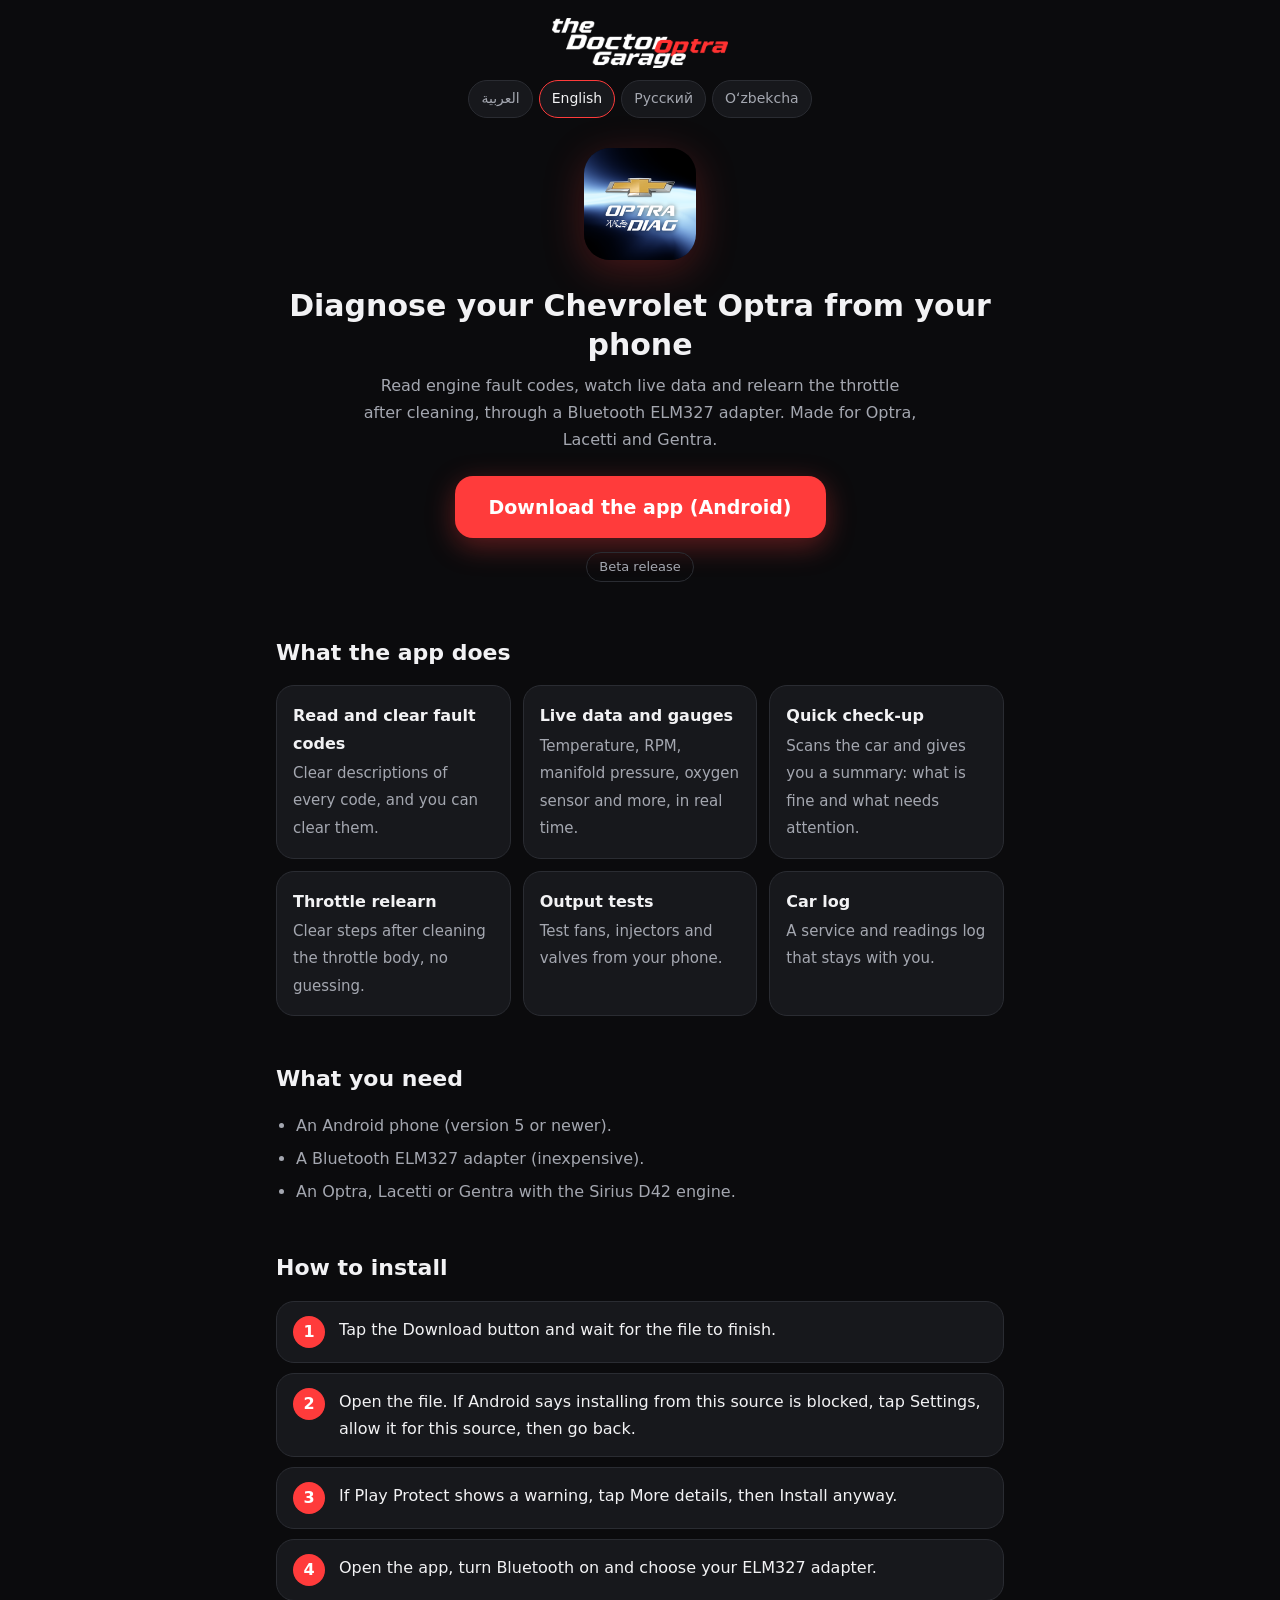
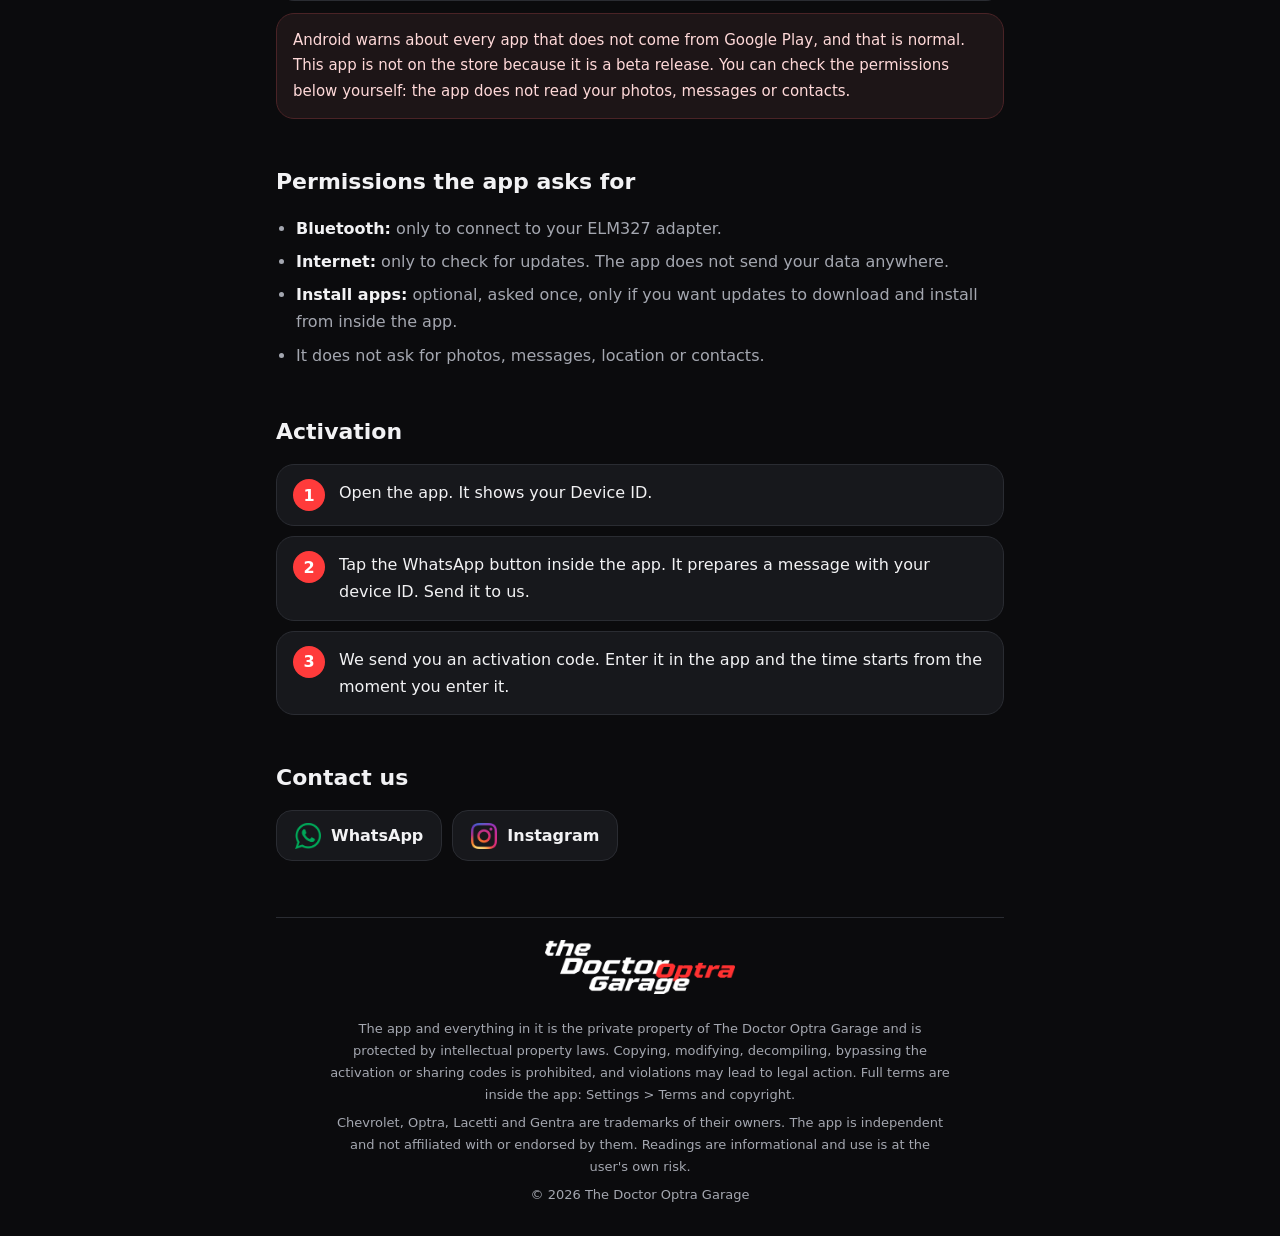
==== index.html @ 943d5947 "Add files via upload" ====
<!doctype html>
<html lang="ar" dir="rtl">
<head>
<meta charset="utf-8">
<meta name="viewport" content="width=device-width, initial-scale=1">
<title>Optra Diag - The Doctor Optra Garage</title>
<meta name="description" content="Optra Diag: Chevrolet Optra / Lacetti / Gentra diagnostics over Bluetooth ELM327">
<link rel="icon" href="img/app_icon.png">
<style>
:root{--bg:#0b0b0d;--card:#17181c;--line:#2a2c32;--text:#f2f2f4;--mute:#a4a7b0;--red:#ff3b3b;--red2:#d62222}
*{box-sizing:border-box;margin:0}
html{scroll-behavior:smooth}
body{background:var(--bg);color:var(--text);font:16px/1.7 system-ui,-apple-system,"Segoe UI",Tahoma,Arial,sans-serif;-webkit-text-size-adjust:100%}
a{color:inherit}
.wrap{max-width:760px;margin:0 auto;padding:0 16px}
header{display:flex;flex-direction:column;align-items:center;gap:12px;padding:18px 0 4px}
header img{height:50px;width:auto;max-width:70%}
.langs{display:flex;flex-wrap:wrap;justify-content:center;gap:6px}
.langs button{background:var(--card);border:1px solid var(--line);color:var(--mute);border-radius:999px;padding:6px 12px;font:inherit;font-size:14px;cursor:pointer}
.langs button.on{border-color:var(--red);color:var(--text)}
.hero{text-align:center;padding:26px 0 8px}
.hero .icon{width:112px;height:112px;border-radius:26px;box-shadow:0 10px 40px rgba(255,59,59,.25)}
h1{font-size:30px;line-height:1.3;margin:18px 0 8px}
.hero p{color:var(--mute);max-width:560px;margin:0 auto 22px}
.dl{display:inline-block;max-width:100%;background:var(--red);color:#fff;text-decoration:none;font-weight:700;font-size:19px;padding:15px 34px;border-radius:18px;box-shadow:0 8px 28px rgba(255,59,59,.35)}
.dl:active{background:var(--red2)}
.badge{display:inline-block;margin-top:14px;font-size:13px;color:var(--mute);border:1px solid var(--line);border-radius:999px;padding:3px 12px}
section{margin-top:44px}
h2{font-size:22px;margin-bottom:14px}
.grid{display:grid;grid-template-columns:repeat(auto-fit,minmax(210px,1fr));gap:12px}
.card{background:var(--card);border:1px solid var(--line);border-radius:18px;padding:16px}
.card b{display:block;margin-bottom:2px}
.card span{color:var(--mute);font-size:15px}
ol{padding:0;list-style:none;counter-reset:s;display:grid;gap:10px}
ol li{counter-increment:s;background:var(--card);border:1px solid var(--line);border-radius:18px;padding:14px 16px 14px 16px;display:flex;gap:14px;align-items:flex-start}
ol li::before{content:counter(s);flex:none;width:32px;height:32px;border-radius:50%;background:var(--red);color:#fff;font-weight:700;display:grid;place-items:center}
.note{background:#1d1517;border:1px solid #4a2326;border-radius:18px;padding:14px 16px;margin-top:12px;color:#ffd9d9;font-size:15px}
ul.plain{padding-inline-start:20px;color:var(--mute)}
ul.plain li{margin:6px 0}
ul.plain b{color:var(--text)}
.contact{display:flex;flex-wrap:wrap;gap:10px}
.contact a{display:flex;align-items:center;gap:10px;background:var(--card);border:1px solid var(--line);border-radius:16px;padding:11px 18px;text-decoration:none;font-weight:600}
.contact img{width:26px;height:26px}
footer{margin:56px 0 30px;padding-top:22px;border-top:1px solid var(--line);color:var(--mute);font-size:13px;text-align:center}
footer img{height:54px;margin-bottom:10px}
footer p{margin:6px auto;max-width:620px}
</style>
</head>
<body>
<div class="wrap">
  <header>
    <img src="img/logo_garage_white.png" alt="The Doctor Optra Garage">
    <div class="langs" id="langs"></div>
  </header>

  <div class="hero">
    <img class="icon" src="img/app_icon.png" alt="Optra Diag">
    <h1 data-t="h1"></h1>
    <p data-t="sub"></p>
    <a class="dl" id="dl" href="https://github.com/kavsinekaveri/optra-diag-updates/releases/latest/download/OptraDiagTrial.apk" data-t="dl"></a><br>
    <span class="badge" data-t="beta"></span>
  </div>

  <section>
    <h2 data-t="feat_h"></h2>
    <div class="grid">
      <div class="card"><b data-t="f1t"></b><span data-t="f1d"></span></div>
      <div class="card"><b data-t="f2t"></b><span data-t="f2d"></span></div>
      <div class="card"><b data-t="f3t"></b><span data-t="f3d"></span></div>
      <div class="card"><b data-t="f4t"></b><span data-t="f4d"></span></div>
      <div class="card"><b data-t="f5t"></b><span data-t="f5d"></span></div>
      <div class="card"><b data-t="f6t"></b><span data-t="f6d"></span></div>
    </div>
  </section>

  <section>
    <h2 data-t="need_h"></h2>
    <ul class="plain">
      <li data-t="need1"></li>
      <li data-t="need2"></li>
      <li data-t="need3"></li>
    </ul>
  </section>

  <section id="install">
    <h2 data-t="inst_h"></h2>
    <ol>
      <li data-t="i1"></li>
      <li data-t="i2"></li>
      <li data-t="i3"></li>
      <li data-t="i4"></li>
    </ol>
    <div class="note" data-t="warn"></div>
  </section>

  <section>
    <h2 data-t="perm_h"></h2>
    <ul class="plain">
      <li data-t="p1"></li>
      <li data-t="p2"></li>
      <li data-t="p3"></li>
      <li data-t="p4"></li>
    </ul>
  </section>

  <section>
    <h2 data-t="act_h"></h2>
    <ol>
      <li data-t="a1"></li>
      <li data-t="a2"></li>
      <li data-t="a3"></li>
    </ol>
  </section>

  <section>
    <h2 data-t="con_h"></h2>
    <div class="contact">
      <a id="wa" href="#" target="_blank" rel="noopener"><img src="img/ic_whatsapp.png" alt=""><span data-t="wa"></span></a>
      <a href="https://www.instagram.com/DoctorOptra" target="_blank" rel="noopener"><img src="img/ic_instagram.png" alt=""><span>Instagram</span></a>
    </div>
  </section>

  <footer>
    <img src="img/logo_garage_white.png" alt="">
    <p data-t="legal1"></p>
    <p data-t="legal2"></p>
    <p>&copy; 2026 The Doctor Optra Garage</p>
  </footer>
</div>

<script>
var T = {
ar: {
 name:"العربية", dir:"rtl",
 h1:"تشخيص سيارتك أوبترا من جوالك",
 sub:"اقرأ أعطال المكينة، شوف البيانات الحية، وسوّ تعلّم الثروتل بعد التنظيف، عن طريق قطعة ELM327 بلوتوث. مصمم لأوبترا ولاسيتي وجنترا.",
 dl:"تحميل التطبيق (أندرويد)", beta:"إطلاق تجريبي (بيتا)",
 feat_h:"وش يسوي التطبيق؟",
 f1t:"قراءة ومسح الأعطال", f1d:"أكواد الأعطال بشرح واضح، وتقدر تمسحها.",
 f2t:"بيانات حية وعدادات", f2d:"حرارة، دورات، ضغط المانيفولد، حرارة الأكسجين وغيرها لحظة بلحظة.",
 f3t:"فحص سريع", f3d:"يقرأ السيارة ويعطيك الخلاصة: وش سليم ووش يحتاج انتباه.",
 f4t:"تعلّم الثروتل", f4d:"خطوات واضحة بعد تنظيف الثروتل بدون تخمين.",
 f5t:"اختبارات المخارج", f5d:"جرّب المراوح والبخاخات والصمامات من الجوال.",
 f6t:"سجل السيارة", f6d:"سجل للصيانة والقراءات تحفظه عندك.",
 need_h:"وش تحتاج؟",
 need1:"جوال أندرويد (الإصدار 5 أو أحدث).",
 need2:"قطعة ELM327 بلوتوث (متوفرة بسعر بسيط).",
 need3:"سيارة أوبترا أو لاسيتي أو جنترا بمحرك Sirius D42.",
 inst_h:"طريقة التثبيت",
 i1:"اضغط زر «تحميل التطبيق» وانتظر ينزل الملف.",
 i2:"افتح الملف. إذا طلع «لأسباب أمنية لا يسمح بالتثبيت من هذا المصدر» اضغط «الإعدادات» وفعّل «السماح من هذا المصدر» ثم ارجع.",
 i3:"إذا طلعت رسالة Play Protect اضغط «مزيد من التفاصيل» ثم «التثبيت على أي حال».",
 i4:"افتح التطبيق وفعّل البلوتوث واختر قطعة ELM327.",
 warn:"أندرويد يحذّر من أي تطبيق ينزل من خارج متجر Google Play، وهذا شي عادي. التطبيق مو على المتجر لأنه إطلاق تجريبي. وتقدر تتأكد بنفسك من الأذونات تحت: التطبيق ما يقرأ صورك ولا رسائلك ولا جهات اتصالك.",
 perm_h:"الأذونات اللي يطلبها التطبيق",
 p1:"<b>البلوتوث:</b> للاتصال بقطعة ELM327 فقط.",
 p2:"<b>الإنترنت:</b> للتحقق من التحديثات فقط. التطبيق ما يرسل بياناتك لأي جهة.",
 p3:"<b>تثبيت التطبيقات:</b> اختياري، ويُطلب مرة وحدة فقط إذا بغيت التحديث ينزل ويتثبت من داخل التطبيق.",
 p4:"ما يطلب الصور ولا الرسائل ولا الموقع ولا جهات الاتصال.",
 act_h:"التفعيل",
 a1:"افتح التطبيق، يطلع لك «رقم الجهاز».",
 a2:"اضغط زر واتساب داخل التطبيق، يجهز لك رسالة فيها رقم جهازك. أرسلها لنا.",
 a3:"نرسل لك كود التفعيل. أدخله في التطبيق وتبدأ المدة من لحظة الإدخال.",
 con_h:"تواصل معنا", wa:"واتساب",
 wa_msg:"السلام عليكم، أبغى كود تفعيل لتطبيق Optra Diag.",
 legal1:"التطبيق وجميع محتوياته ملكية خاصة لـ The Doctor Optra Garage ومحمية بقوانين الملكية الفكرية. يمنع النسخ أو التعديل أو فك التطبيق أو الالتفاف على التفعيل أو مشاركة الأكواد، وأي مخالفة تعرّض صاحبها للمساءلة القانونية. الشروط الكاملة داخل التطبيق: الإعدادات > الشروط وحقوق الملكية.",
 legal2:"Chevrolet وOptra وLacetti وGentra علامات تجارية لأصحابها. التطبيق مستقل وغير تابع لهم ولا معتمد منهم. القراءات للمعلومة وتُستخدم على مسؤولية المستخدم."
},
en: {
 name:"English", dir:"ltr",
 h1:"Diagnose your Chevrolet Optra from your phone",
 sub:"Read engine fault codes, watch live data and relearn the throttle after cleaning, through a Bluetooth ELM327 adapter. Made for Optra, Lacetti and Gentra.",
 dl:"Download the app (Android)", beta:"Beta release",
 feat_h:"What the app does",
 f1t:"Read and clear fault codes", f1d:"Clear descriptions of every code, and you can clear them.",
 f2t:"Live data and gauges", f2d:"Temperature, RPM, manifold pressure, oxygen sensor and more, in real time.",
 f3t:"Quick check-up", f3d:"Scans the car and gives you a summary: what is fine and what needs attention.",
 f4t:"Throttle relearn", f4d:"Clear steps after cleaning the throttle body, no guessing.",
 f5t:"Output tests", f5d:"Test fans, injectors and valves from your phone.",
 f6t:"Car log", f6d:"A service and readings log that stays with you.",
 need_h:"What you need",
 need1:"An Android phone (version 5 or newer).",
 need2:"A Bluetooth ELM327 adapter (inexpensive).",
 need3:"An Optra, Lacetti or Gentra with the Sirius D42 engine.",
 inst_h:"How to install",
 i1:"Tap the Download button and wait for the file to finish.",
 i2:"Open the file. If Android says installing from this source is blocked, tap Settings, allow it for this source, then go back.",
 i3:"If Play Protect shows a warning, tap More details, then Install anyway.",
 i4:"Open the app, turn Bluetooth on and choose your ELM327 adapter.",
 warn:"Android warns about every app that does not come from Google Play, and that is normal. This app is not on the store because it is a beta release. You can check the permissions below yourself: the app does not read your photos, messages or contacts.",
 perm_h:"Permissions the app asks for",
 p1:"<b>Bluetooth:</b> only to connect to your ELM327 adapter.",
 p2:"<b>Internet:</b> only to check for updates. The app does not send your data anywhere.",
 p3:"<b>Install apps:</b> optional, asked once, only if you want updates to download and install from inside the app.",
 p4:"It does not ask for photos, messages, location or contacts.",
 act_h:"Activation",
 a1:"Open the app. It shows your Device ID.",
 a2:"Tap the WhatsApp button inside the app. It prepares a message with your device ID. Send it to us.",
 a3:"We send you an activation code. Enter it in the app and the time starts from the moment you enter it.",
 con_h:"Contact us", wa:"WhatsApp",
 wa_msg:"Hello, I would like an activation code for Optra Diag.",
 legal1:"The app and everything in it is the private property of The Doctor Optra Garage and is protected by intellectual property laws. Copying, modifying, decompiling, bypassing the activation or sharing codes is prohibited, and violations may lead to legal action. Full terms are inside the app: Settings > Terms and copyright.",
 legal2:"Chevrolet, Optra, Lacetti and Gentra are trademarks of their owners. The app is independent and not affiliated with or endorsed by them. Readings are informational and use is at the user's own risk."
},
ru: {
 name:"Русский", dir:"ltr",
 h1:"Диагностика Chevrolet Optra с вашего телефона",
 sub:"Читайте коды неисправностей, смотрите данные в реальном времени и обучайте дроссельную заслонку после чистки через Bluetooth-адаптер ELM327. Для Optra, Lacetti и Gentra.",
 dl:"Скачать приложение (Android)", beta:"Бета-версия",
 feat_h:"Что умеет приложение",
 f1t:"Чтение и сброс ошибок", f1d:"Понятное описание каждого кода, ошибки можно сбросить.",
 f2t:"Данные и приборы онлайн", f2d:"Температура, обороты, давление во впуске, датчик кислорода и другое в реальном времени.",
 f3t:"Быстрая проверка", f3d:"Сканирует автомобиль и выдаёт итог: что в порядке, а что требует внимания.",
 f4t:"Обучение дросселя", f4d:"Понятные шаги после чистки дросселя, без догадок.",
 f5t:"Тесты исполнительных устройств", f5d:"Проверка вентиляторов, форсунок и клапанов с телефона.",
 f6t:"Журнал автомобиля", f6d:"Журнал обслуживания и показаний, который хранится у вас.",
 need_h:"Что нужно",
 need1:"Телефон на Android (версия 5 или новее).",
 need2:"Bluetooth-адаптер ELM327 (недорогой).",
 need3:"Optra, Lacetti или Gentra с двигателем Sirius D42.",
 inst_h:"Как установить",
 i1:"Нажмите кнопку «Скачать» и дождитесь загрузки файла.",
 i2:"Откройте файл. Если Android пишет, что установка из этого источника запрещена, нажмите «Настройки», разрешите для этого источника и вернитесь.",
 i3:"Если Play Protect показывает предупреждение, нажмите «Подробнее», затем «Всё равно установить».",
 i4:"Откройте приложение, включите Bluetooth и выберите адаптер ELM327.",
 warn:"Android предупреждает о любом приложении не из Google Play, это нормально. Приложения нет в магазине, потому что это бета-версия. Разрешения можно проверить ниже: приложение не читает ваши фото, сообщения и контакты.",
 perm_h:"Какие разрешения запрашивает приложение",
 p1:"<b>Bluetooth:</b> только для связи с адаптером ELM327.",
 p2:"<b>Интернет:</b> только для проверки обновлений. Приложение никуда не отправляет ваши данные.",
 p3:"<b>Установка приложений:</b> необязательно, запрашивается один раз, только если вы хотите загружать и устанавливать обновления из приложения.",
 p4:"Фото, сообщения, местоположение и контакты не запрашиваются.",
 act_h:"Активация",
 a1:"Откройте приложение, оно покажет номер вашего устройства.",
 a2:"Нажмите кнопку WhatsApp в приложении, оно подготовит сообщение с номером устройства. Отправьте его нам.",
 a3:"Мы пришлём код активации. Введите его в приложении, срок начнётся с момента ввода.",
 con_h:"Связаться с нами", wa:"WhatsApp",
 wa_msg:"Здравствуйте, мне нужен код активации для Optra Diag.",
 legal1:"Приложение и всё его содержимое являются частной собственностью The Doctor Optra Garage и защищены законами об интеллектуальной собственности. Копирование, изменение, декомпиляция, обход активации и передача кодов запрещены, за нарушения возможна юридическая ответственность. Полные условия в приложении: Настройки > Условия и авторские права.",
 legal2:"Chevrolet, Optra, Lacetti и Gentra являются товарными знаками их владельцев. Приложение независимо, не связано с ними и не одобрено ими. Показания носят информационный характер, использование на риск пользователя."
},
uz: {
 name:"Oʻzbekcha", dir:"ltr",
 h1:"Chevrolet Optra diagnostikasi telefoningizdan",
 sub:"Bluetooth ELM327 adapteri orqali xatolik kodlarini oʻqing, jonli maʼlumotlarni koʻring va tozalashdan keyin drosselni moslang. Optra, Lacetti va Gentra uchun.",
 dl:"Ilovani yuklab olish (Android)", beta:"Beta versiya",
 feat_h:"Ilova nima qiladi",
 f1t:"Xatolarni oʻqish va oʻchirish", f1d:"Har bir kodning tushunarli tavsifi, xatolarni oʻchirish mumkin.",
 f2t:"Jonli maʼlumot va asboblar", f2d:"Harorat, aylanishlar, kollektor bosimi, kislorod datchigi va boshqalar real vaqtda.",
 f3t:"Tezkor tekshiruv", f3d:"Avtomobilni skanerlaydi va xulosa beradi: nima joyida, nimaga eʼtibor kerak.",
 f4t:"Drossel moslash", f4d:"Drossel tozalangandan keyin aniq qadamlar, taxminsiz.",
 f5t:"Ijro qurilmalari sinovi", f5d:"Ventilyator, forsunka va klapanlarni telefondan sinang.",
 f6t:"Avtomobil jurnali", f6d:"Texnik xizmat va koʻrsatkichlar jurnali sizda saqlanadi.",
 need_h:"Nima kerak",
 need1:"Android telefon (5 yoki undan yangi versiya).",
 need2:"Bluetooth ELM327 adapteri (arzon).",
 need3:"Sirius D42 dvigatelli Optra, Lacetti yoki Gentra.",
 inst_h:"Oʻrnatish",
 i1:"«Yuklab olish» tugmasini bosing va fayl yuklanishini kuting.",
 i2:"Faylni oching. Android bu manbadan oʻrnatish taqiqlangan desa, «Sozlamalar» ni bosing, bu manba uchun ruxsat bering va orqaga qayting.",
 i3:"Play Protect ogohlantirsa, «Batafsil» ni, keyin «Baribir oʻrnatish» ni bosing.",
 i4:"Ilovani oching, Bluetooth ni yoqing va ELM327 adapterini tanlang.",
 warn:"Android Google Play dan tashqari har bir ilova haqida ogohlantiradi, bu oddiy holat. Ilova doʻkonda yoʻq, chunki bu beta versiya. Ruxsatlarni quyida oʻzingiz tekshirishingiz mumkin: ilova rasm, xabar va kontaktlaringizni oʻqimaydi.",
 perm_h:"Ilova soʻraydigan ruxsatlar",
 p1:"<b>Bluetooth:</b> faqat ELM327 adapteri bilan ulanish uchun.",
 p2:"<b>Internet:</b> faqat yangilanishlarni tekshirish uchun. Ilova maʼlumotlaringizni hech qayerga yubormaydi.",
 p3:"<b>Ilovalarni oʻrnatish:</b> ixtiyoriy, bir marta soʻraladi, faqat yangilanishni ilova ichidan yuklab oʻrnatmoqchi boʻlsangiz.",
 p4:"Rasm, xabar, joylashuv va kontaktlar soʻralmaydi.",
 act_h:"Faollashtirish",
 a1:"Ilovani oching, u qurilma raqamingizni koʻrsatadi.",
 a2:"Ilova ichidagi WhatsApp tugmasini bosing, u qurilma raqamingiz bilan xabar tayyorlaydi. Uni bizga yuboring.",
 a3:"Biz sizga faollashtirish kodini yuboramiz. Uni ilovaga kiriting, muddat kiritgan paytdan boshlanadi.",
 con_h:"Biz bilan bogʻlaning", wa:"WhatsApp",
 wa_msg:"Assalomu alaykum, Optra Diag uchun faollashtirish kodi kerak.",
 legal1:"Ilova va undagi hamma narsa The Doctor Optra Garage ning shaxsiy mulki boʻlib, intellektual mulk qonunlari bilan himoyalangan. Nusxalash, oʻzgartirish, dekompilyatsiya, faollashtirishni aylanib oʻtish va kodlarni tarqatish taqiqlanadi, buzganlar qonuniy javobgarlikka tortilishi mumkin. Toʻliq shartlar ilovada: Sozlamalar > Shartlar va mualliflik huquqi.",
 legal2:"Chevrolet, Optra, Lacetti va Gentra ularning egalarining tovar belgilaridir. Ilova mustaqil, ular bilan bogʻliq emas va ular tomonidan tasdiqlanmagan. Koʻrsatkichlar maʼlumot uchun, foydalanish foydalanuvchining oʻz xavfi ostida."
}
};
var order=["ar","en","ru","uz"], WA="966578087254";
function pick(){
  var s=null; try{ s=localStorage.getItem("lang"); }catch(e){}
  if(s && T[s]) return s;
  var n=(navigator.language||"ar").slice(0,2).toLowerCase();
  return T[n]?n:"ar";
}
function apply(l){
  var d=T[l];
  document.documentElement.lang=l; document.documentElement.dir=d.dir;
  document.querySelectorAll("[data-t]").forEach(function(el){ el.innerHTML=d[el.getAttribute("data-t")]; });
  document.getElementById("wa").href="https://wa.me/"+WA+"?text="+encodeURIComponent(d.wa_msg);
  var box=document.getElementById("langs"); box.innerHTML="";
  order.forEach(function(k){
    var b=document.createElement("button"); b.textContent=T[k].name; if(k===l) b.className="on";
    b.onclick=function(){ try{ localStorage.setItem("lang",k); }catch(e){} apply(k); };
    box.appendChild(b);
  });
}
apply(pick());
</script>
</body>
</html>
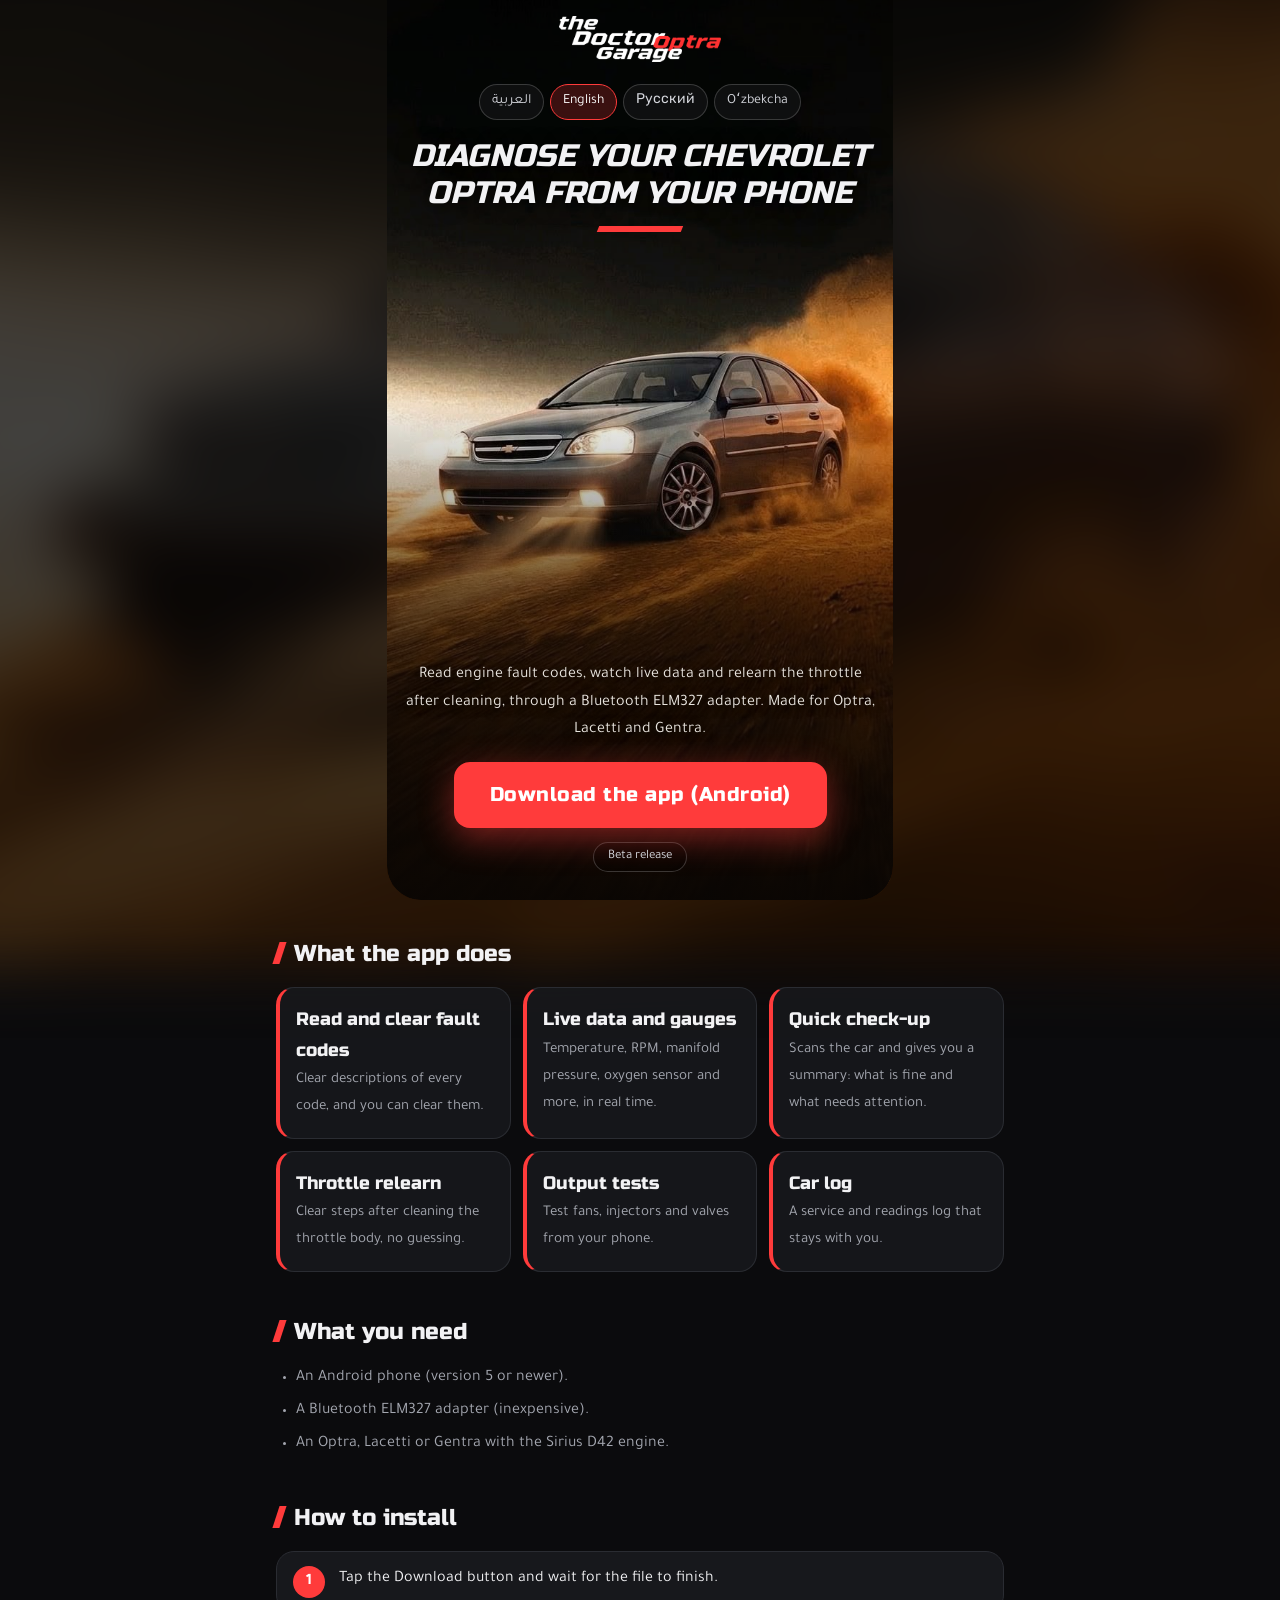
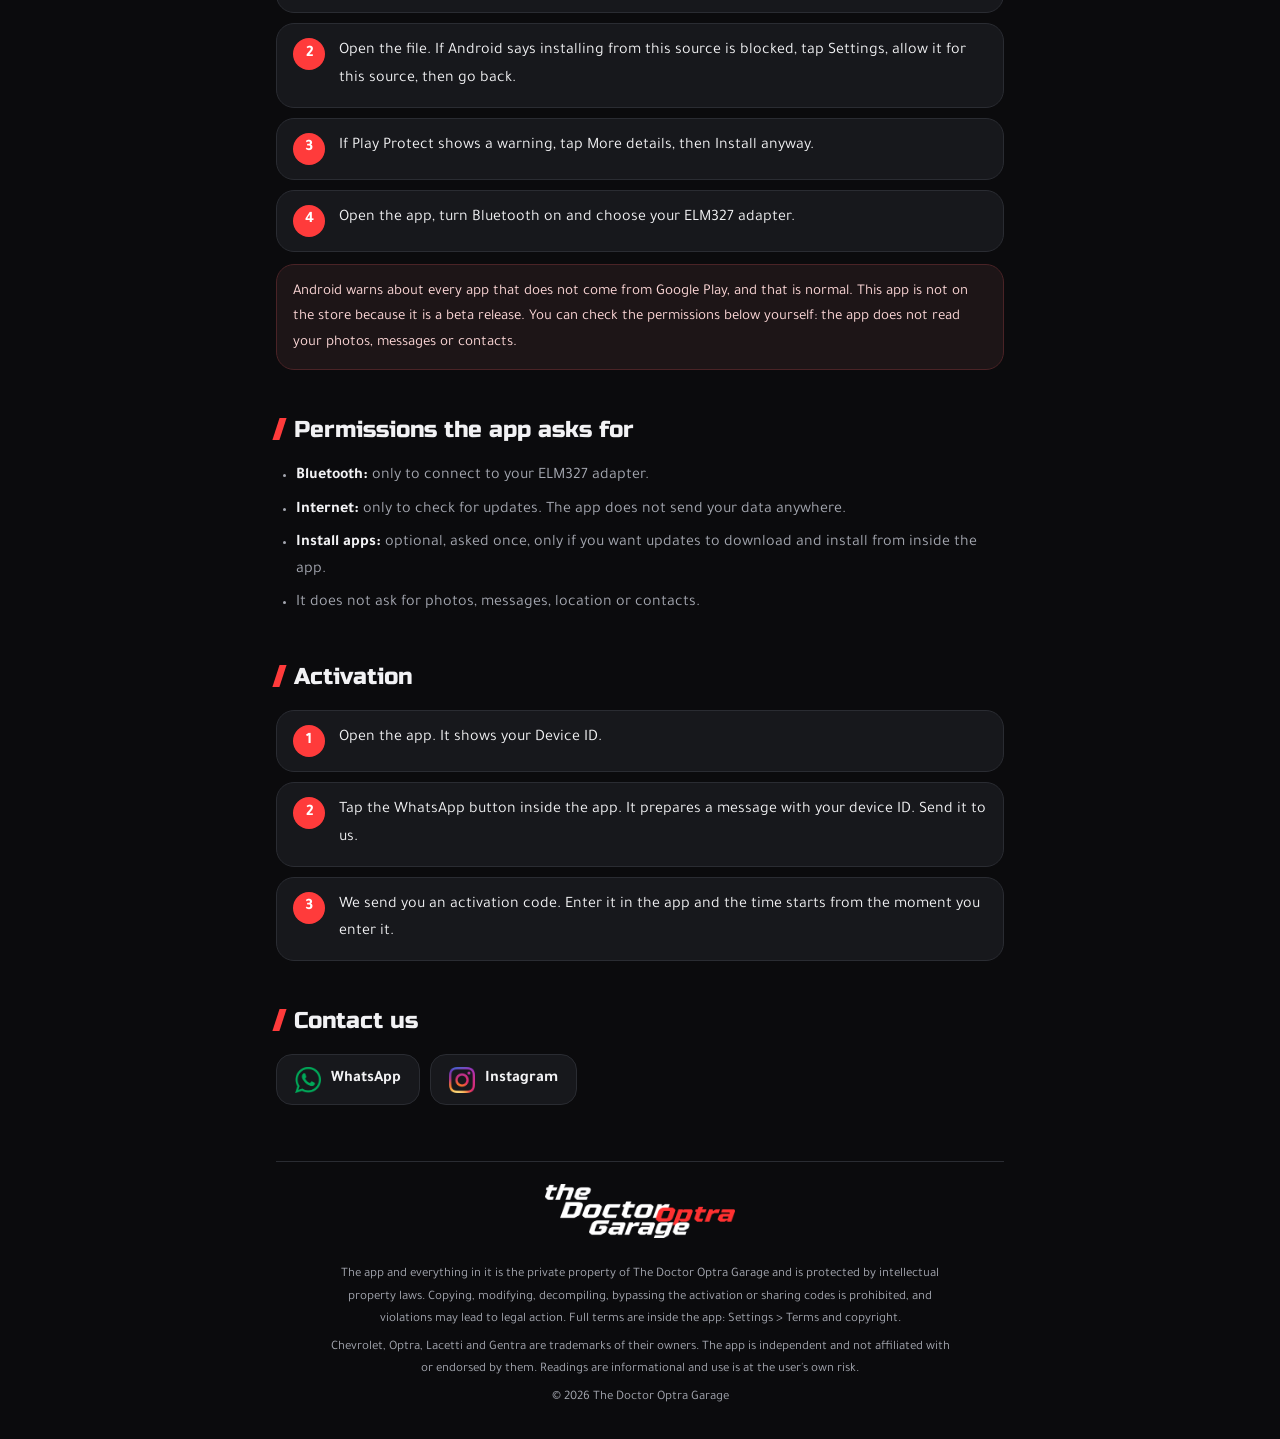
==== commit b477d6d6: "Add files via upload" ====
--- a/index.html
+++ b/index.html
@@ -6,30 +6,43 @@
 <title>Optra Diag - The Doctor Optra Garage</title>
 <meta name="description" content="Optra Diag: Chevrolet Optra / Lacetti / Gentra diagnostics over Bluetooth ELM327">
 <link rel="icon" href="img/app_icon.png">
+<link rel="preconnect" href="https://fonts.googleapis.com">
+<link rel="preconnect" href="https://fonts.gstatic.com" crossorigin>
+<link href="https://fonts.googleapis.com/css2?family=Lalezar&family=Russo+One&family=Rubik:wght@400;600&family=Tajawal:wght@400;700&display=swap" rel="stylesheet">
 <style>
 :root{--bg:#0b0b0d;--card:#17181c;--line:#2a2c32;--text:#f2f2f4;--mute:#a4a7b0;--red:#ff3b3b;--red2:#d62222}
 *{box-sizing:border-box;margin:0}
 html{scroll-behavior:smooth}
-body{background:var(--bg);color:var(--text);font:16px/1.7 system-ui,-apple-system,"Segoe UI",Tahoma,Arial,sans-serif;-webkit-text-size-adjust:100%}
+body{background:var(--bg);color:var(--text);font:16px/1.7 "Tajawal","Rubik",system-ui,-apple-system,"Segoe UI",Tahoma,Arial,sans-serif;-webkit-text-size-adjust:100%}
 a{color:inherit}
 .wrap{max-width:760px;margin:0 auto;padding:0 16px}
-header{display:flex;flex-direction:column;align-items:center;gap:12px;padding:18px 0 4px}
-header img{height:50px;width:auto;max-width:70%}
-.langs{display:flex;flex-wrap:wrap;justify-content:center;gap:6px}
-.langs button{background:var(--card);border:1px solid var(--line);color:var(--mute);border-radius:999px;padding:6px 12px;font:inherit;font-size:14px;cursor:pointer}
-.langs button.on{border-color:var(--red);color:var(--text)}
-.hero{text-align:center;padding:26px 0 8px}
-.hero .icon{width:112px;height:112px;border-radius:26px;box-shadow:0 10px 40px rgba(255,59,59,.25)}
-h1{font-size:30px;line-height:1.3;margin:18px 0 8px}
-.hero p{color:var(--mute);max-width:560px;margin:0 auto 22px}
-.dl{display:inline-block;max-width:100%;background:var(--red);color:#fff;text-decoration:none;font-weight:700;font-size:19px;padding:15px 34px;border-radius:18px;box-shadow:0 8px 28px rgba(255,59,59,.35)}
+.top,.bottom{text-align:center}
+.logo{height:46px;width:auto;max-width:62%}
+.langs{display:flex;flex-wrap:wrap;justify-content:center;gap:6px;margin-top:10px}
+.langs button{background:rgba(20,20,22,.72);border:1px solid rgba(255,255,255,.18);color:#d4d6dc;border-radius:999px;padding:5px 12px;font:inherit;font-size:14px;cursor:pointer;backdrop-filter:blur(6px)}
+.langs button.on{border-color:var(--red);color:#fff;background:rgba(255,59,59,.22)}
+.hero{container-type:inline-size;position:relative;max-width:560px;margin:0 auto;aspect-ratio:704/1252;background:#000 url(img/hero.jpg) center/cover no-repeat;display:flex;flex-direction:column;justify-content:space-between;padding:16px 18px 28px;overflow:hidden}
+.hero::before{content:"";position:absolute;inset:0;background:linear-gradient(to bottom,rgba(0,0,0,.7) 0,rgba(0,0,0,.35) 26%,transparent 40%),linear-gradient(to top,rgba(8,5,3,.96) 0,rgba(8,5,3,.72) 28%,transparent 56%)}
+.hero>*{position:relative}
+.bgblur{position:fixed;inset:0;z-index:-1;background:url(img/hero.jpg) center/cover;filter:blur(26px) brightness(.26);transform:scale(1.15)}
+@media(min-width:600px){.hero{border-radius:0 0 34px 34px;width:min(560px,calc(100vh * .5623));min-width:420px}}
+h1,h2,.dl,.card b{font-family:"Russo One","Lalezar",Impact,"Arial Black",sans-serif;font-weight:400}
+html[lang=ar] h1,html[lang=ar] h2,html[lang=ar] .dl,html[lang=ar] .card b{font-family:"Lalezar","Tajawal",sans-serif}
+h1{font-size:clamp(22px,6.6vw,38px);font-size:clamp(22px,6.6cqw,40px);line-height:1.2;margin:18px 0 0;text-transform:uppercase;text-shadow:0 3px 18px rgba(0,0,0,.7)}
+html[lang=ar] h1{text-transform:none;font-size:clamp(28px,8vw,42px);font-size:clamp(28px,8.4cqw,46px)}
+html:not([lang=ar]) h1{font-style:italic}
+h1::after{content:"";display:block;width:84px;height:6px;background:var(--red);margin:14px auto 0;transform:skewX(-22deg)}
+.bottom p{color:#e8e4de;max-width:480px;margin:0 auto 18px;text-shadow:0 2px 12px rgba(0,0,0,.9)}
+.dl{display:inline-block;max-width:100%;background:var(--red);color:#fff;text-decoration:none;font-size:20px;letter-spacing:.5px;padding:16px 36px;border-radius:16px;box-shadow:0 10px 34px rgba(255,59,59,.45)}
 .dl:active{background:var(--red2)}
-.badge{display:inline-block;margin-top:14px;font-size:13px;color:var(--mute);border:1px solid var(--line);border-radius:999px;padding:3px 12px}
-section{margin-top:44px}
-h2{font-size:22px;margin-bottom:14px}
+.badge{display:block;width:max-content;max-width:100%;margin:14px auto 0;font-size:13px;color:#d4d6dc;border:1px solid rgba(255,255,255,.2);border-radius:999px;padding:3px 14px;background:rgba(0,0,0,.35)}
+section{margin-top:40px}
+.wrap>section:first-child{margin-top:34px}
+h2{font-size:23px;margin-bottom:14px}
+h2::before{content:"";display:inline-block;width:7px;height:.95em;background:var(--red);transform:skewX(-18deg);margin-inline-end:11px;vertical-align:-3px}
 .grid{display:grid;grid-template-columns:repeat(auto-fit,minmax(210px,1fr));gap:12px}
-.card{background:var(--card);border:1px solid var(--line);border-radius:18px;padding:16px}
-.card b{display:block;margin-bottom:2px}
+.card{background:rgba(23,24,28,.92);border:1px solid var(--line);border-inline-start:4px solid var(--red);border-radius:18px;padding:16px}
+.card b{display:block;margin-bottom:2px;font-size:18px}
 .card span{color:var(--mute);font-size:15px}
 ol{padding:0;list-style:none;counter-reset:s;display:grid;gap:10px}
 ol li{counter-increment:s;background:var(--card);border:1px solid var(--line);border-radius:18px;padding:14px 16px 14px 16px;display:flex;gap:14px;align-items:flex-start}
@@ -47,19 +60,21 @@
 </style>
 </head>
 <body>
-<div class="wrap">
-  <header>
-    <img src="img/logo_garage_white.png" alt="The Doctor Optra Garage">
+<div class="bgblur"></div>
+<div class="hero">
+  <div class="top">
+    <img class="logo" src="img/logo_garage_white.png" alt="The Doctor Optra Garage">
     <div class="langs" id="langs"></div>
-  </header>
-
-  <div class="hero">
-    <img class="icon" src="img/app_icon.png" alt="Optra Diag">
     <h1 data-t="h1"></h1>
+  </div>
+  <div class="bottom">
     <p data-t="sub"></p>
-    <a class="dl" id="dl" href="https://github.com/kavsinekaveri/optra-diag-updates/releases/latest/download/OptraDiagTrial.apk" data-t="dl"></a><br>
+    <a class="dl" id="dl" href="https://github.com/kavsinekaveri/optra-diag-updates/releases/latest/download/OptraDiagTrial.apk" data-t="dl"></a>
     <span class="badge" data-t="beta"></span>
   </div>
+</div>
+
+<div class="wrap">
 
   <section>
     <h2 data-t="feat_h"></h2>
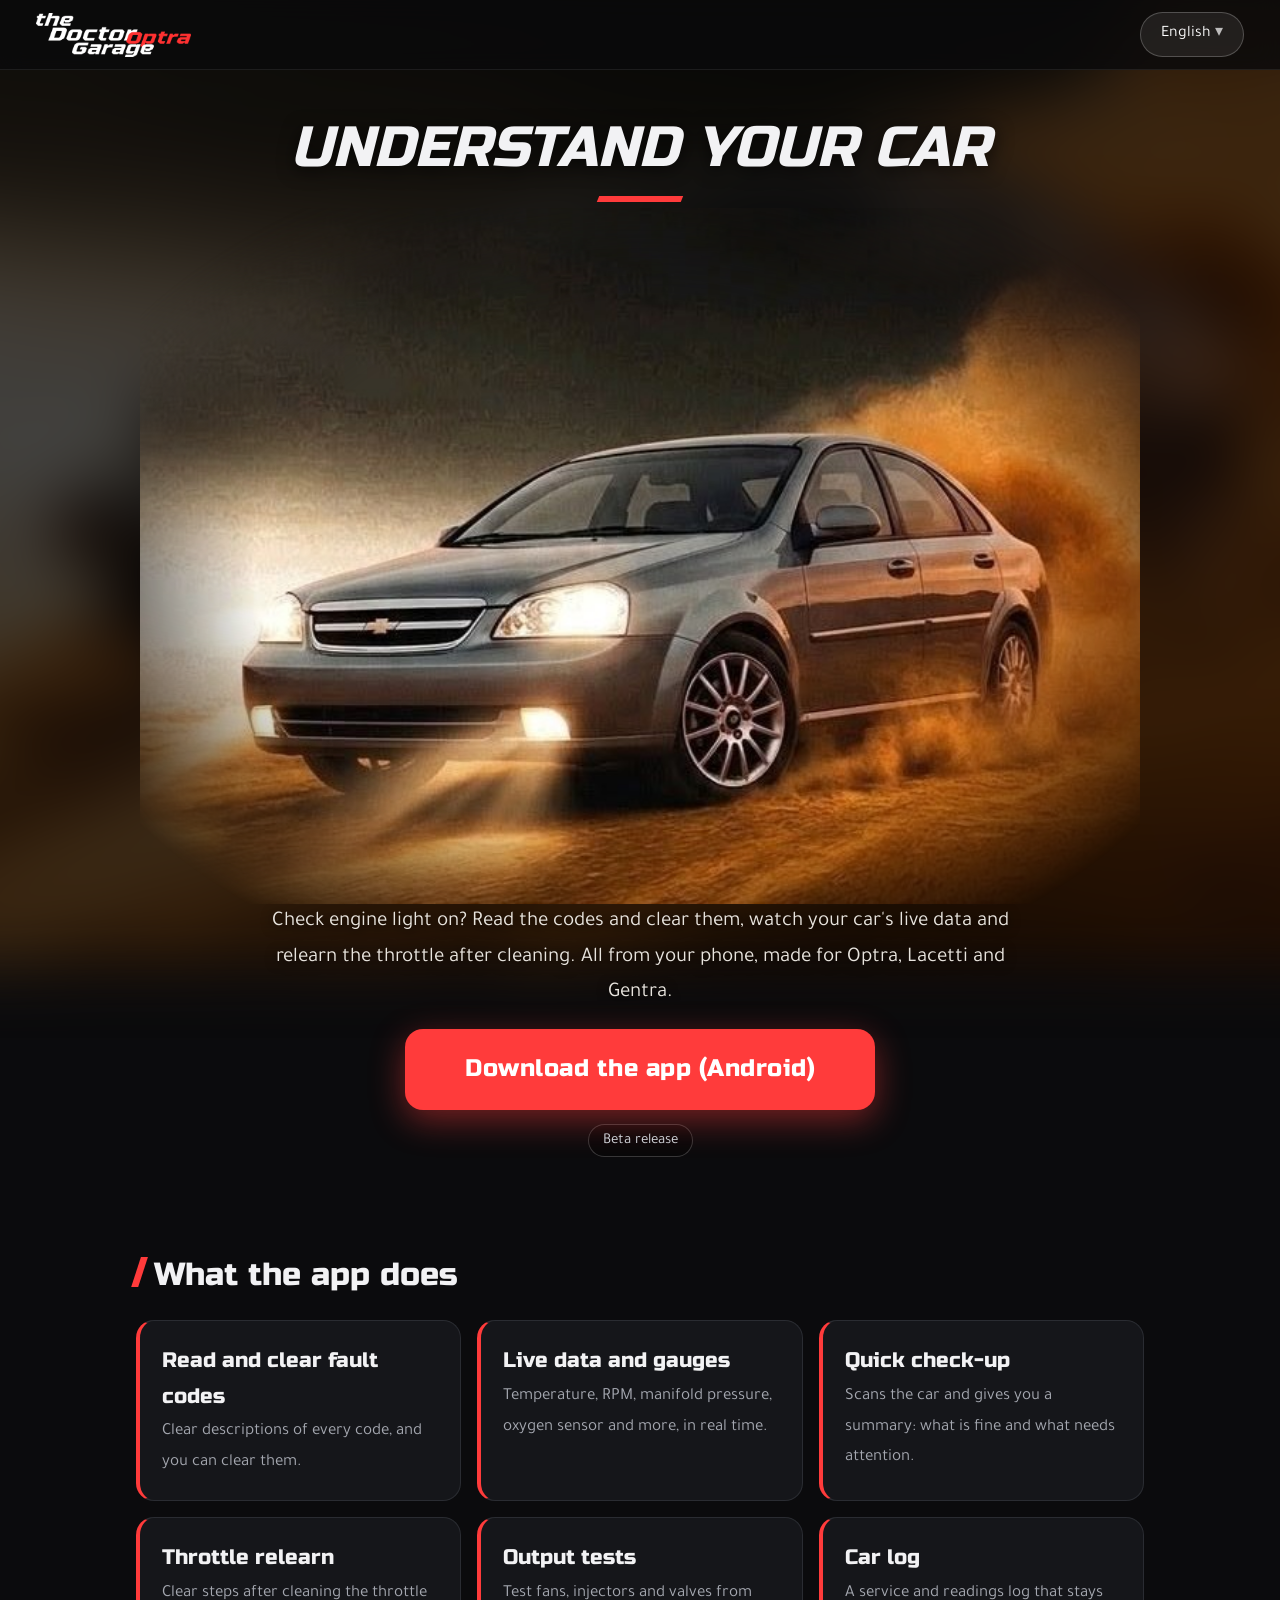
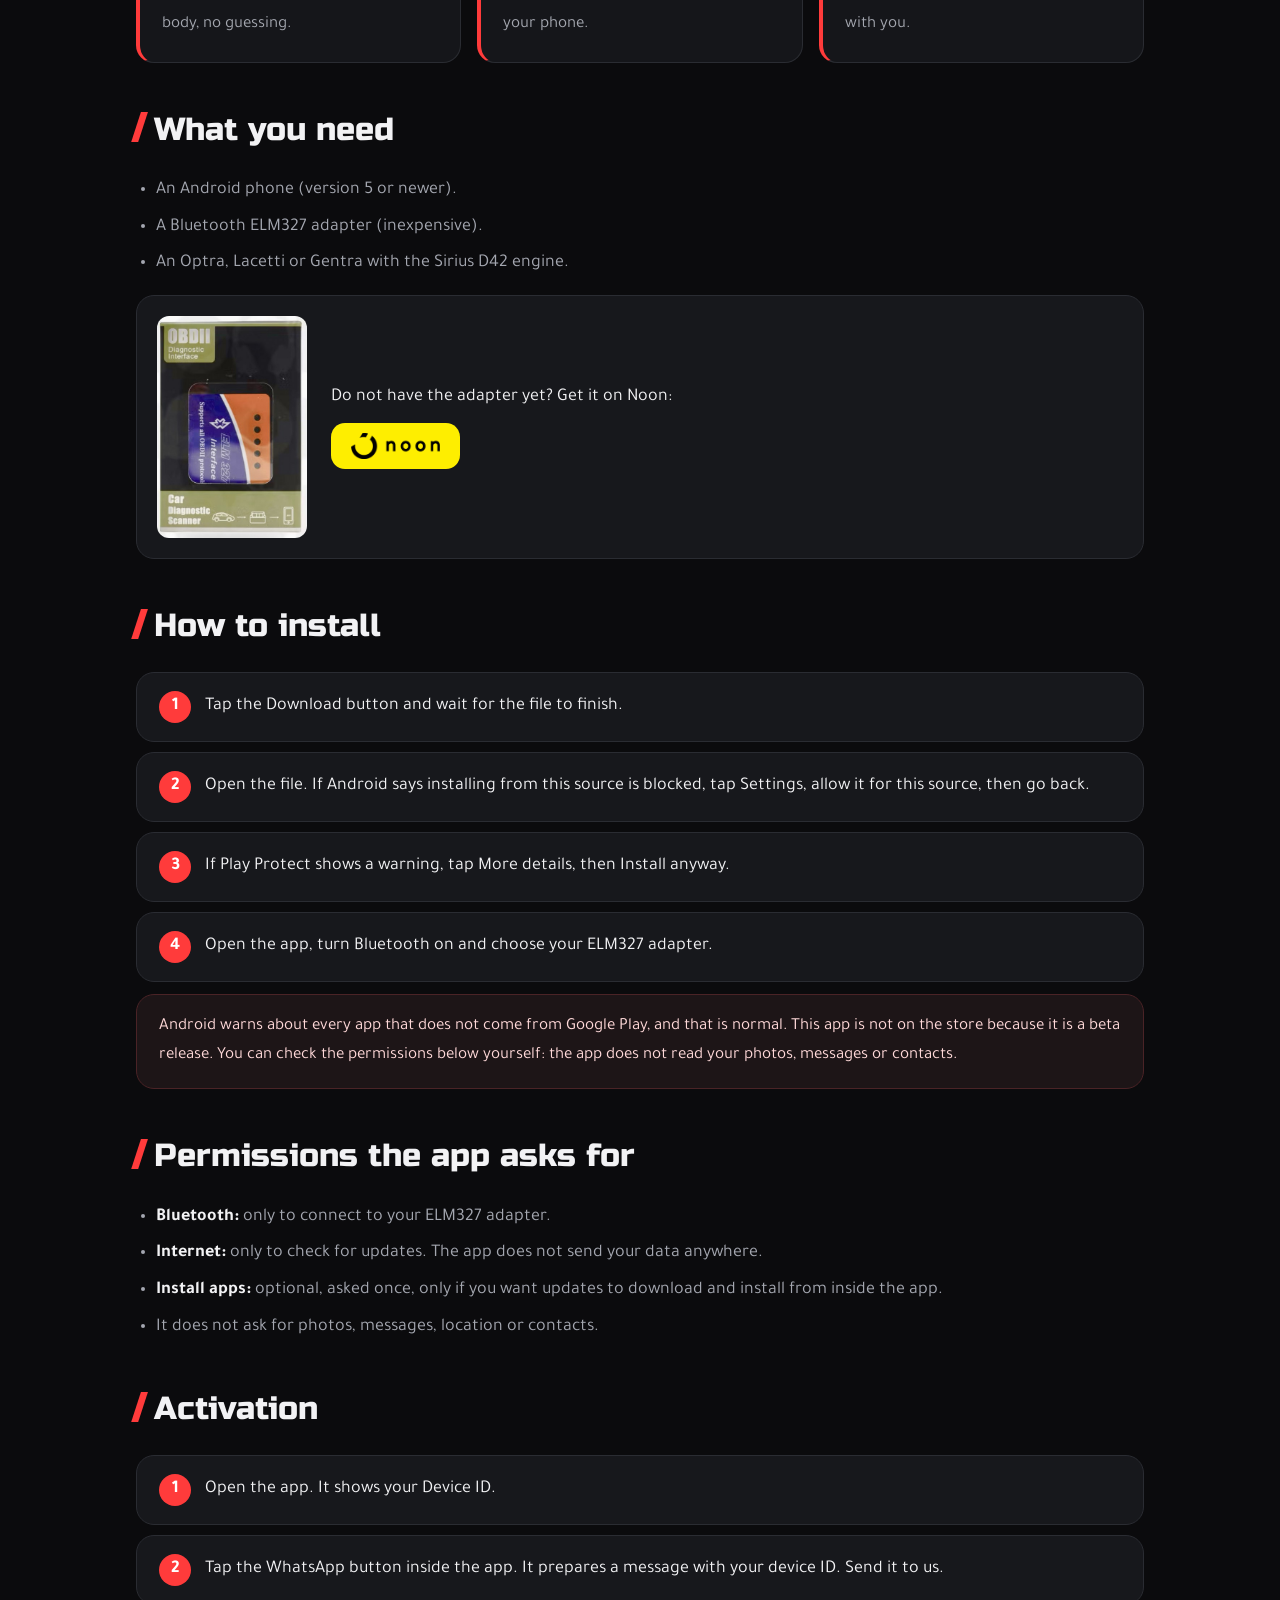
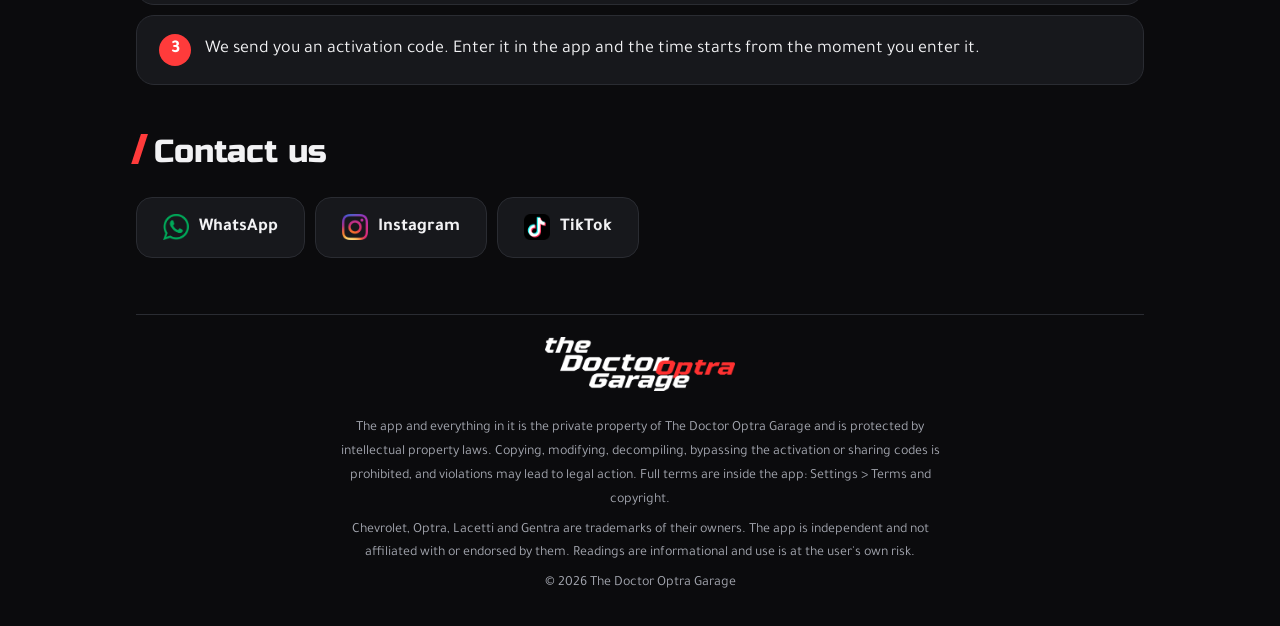
==== commit 879c1ff3: "Add files via upload" ====
--- a/index.html
+++ b/index.html
@@ -8,7 +8,7 @@
 <link rel="icon" href="img/app_icon.png">
 <link rel="preconnect" href="https://fonts.googleapis.com">
 <link rel="preconnect" href="https://fonts.gstatic.com" crossorigin>
-<link href="https://fonts.googleapis.com/css2?family=Lalezar&family=Russo+One&family=Rubik:wght@400;600&family=Tajawal:wght@400;700&display=swap" rel="stylesheet">
+<link href="https://fonts.googleapis.com/css2?family=Changa:wght@600;800&family=Russo+One&family=Rubik:wght@400;600&family=Tajawal:wght@400;700&display=swap" rel="stylesheet">
 <style>
 :root{--bg:#0b0b0d;--card:#17181c;--line:#2a2c32;--text:#f2f2f4;--mute:#a4a7b0;--red:#ff3b3b;--red2:#d62222}
 *{box-sizing:border-box;margin:0}
@@ -16,18 +16,29 @@
 body{background:var(--bg);color:var(--text);font:16px/1.7 "Tajawal","Rubik",system-ui,-apple-system,"Segoe UI",Tahoma,Arial,sans-serif;-webkit-text-size-adjust:100%}
 a{color:inherit}
 .wrap{max-width:760px;margin:0 auto;padding:0 16px}
+.bar{position:sticky;top:0;z-index:50;direction:ltr;display:flex;align-items:center;justify-content:space-between;padding:10px 18px;background:rgba(10,10,12,.82);backdrop-filter:blur(12px);-webkit-backdrop-filter:blur(12px);border-bottom:1px solid rgba(255,255,255,.08)}
+.bar>img{height:36px;width:auto}
+.lang{position:relative}
+#langBtn{background:rgba(255,255,255,.08);border:1px solid rgba(255,255,255,.22);color:#fff;border-radius:999px;padding:7px 16px;font:inherit;font-size:15px;cursor:pointer}
+#langBtn::after{content:" \25BE";opacity:.7}
+.menu{position:absolute;right:0;top:calc(100% + 8px);min-width:160px;background:#17181c;border:1px solid var(--line);border-radius:16px;padding:6px;display:none;box-shadow:0 14px 40px rgba(0,0,0,.6)}
+.menu.open{display:block}
+.menu button{display:block;width:100%;text-align:start;background:none;border:0;color:#e4e6ea;font:inherit;font-size:16px;padding:10px 14px;border-radius:11px;cursor:pointer}
+.menu button.on{background:rgba(255,59,59,.18);color:#fff}
+.menu button:hover{background:rgba(255,255,255,.08)}
+.carwide{display:none}
 .top,.bottom{text-align:center}
 .logo{height:46px;width:auto;max-width:62%}
 .langs{display:flex;flex-wrap:wrap;justify-content:center;gap:6px;margin-top:10px}
 .langs button{background:rgba(20,20,22,.72);border:1px solid rgba(255,255,255,.18);color:#d4d6dc;border-radius:999px;padding:5px 12px;font:inherit;font-size:14px;cursor:pointer;backdrop-filter:blur(6px)}
 .langs button.on{border-color:var(--red);color:#fff;background:rgba(255,59,59,.22)}
-.hero{container-type:inline-size;position:relative;max-width:560px;margin:0 auto;aspect-ratio:704/1252;background:#000 url(img/hero.jpg) center/cover no-repeat;display:flex;flex-direction:column;justify-content:space-between;padding:16px 18px 28px;overflow:hidden}
+.hero{container-type:inline-size;position:relative;max-width:560px;margin:0 auto;aspect-ratio:704/1252;background:#000 url(img/hero.jpg) center/cover no-repeat;display:flex;flex-direction:column;justify-content:space-between;padding:22px 18px 28px;overflow:hidden}
 .hero::before{content:"";position:absolute;inset:0;background:linear-gradient(to bottom,rgba(0,0,0,.7) 0,rgba(0,0,0,.35) 26%,transparent 40%),linear-gradient(to top,rgba(8,5,3,.96) 0,rgba(8,5,3,.72) 28%,transparent 56%)}
 .hero>*{position:relative}
 .bgblur{position:fixed;inset:0;z-index:-1;background:url(img/hero.jpg) center/cover;filter:blur(26px) brightness(.26);transform:scale(1.15)}
 @media(min-width:600px){.hero{border-radius:0 0 34px 34px;width:min(560px,calc(100vh * .5623));min-width:420px}}
-h1,h2,.dl,.card b{font-family:"Russo One","Lalezar",Impact,"Arial Black",sans-serif;font-weight:400}
-html[lang=ar] h1,html[lang=ar] h2,html[lang=ar] .dl,html[lang=ar] .card b{font-family:"Lalezar","Tajawal",sans-serif}
+h1,h2,.dl,.card b{font-family:"Russo One","Changa",Impact,"Arial Black",sans-serif;font-weight:400}
+html[lang=ar] h1,html[lang=ar] h2,html[lang=ar] .dl,html[lang=ar] .card b{font-family:"Changa","Tajawal",sans-serif;font-weight:800}
 h1{font-size:clamp(22px,6.6vw,38px);font-size:clamp(22px,6.6cqw,40px);line-height:1.2;margin:18px 0 0;text-transform:uppercase;text-shadow:0 3px 18px rgba(0,0,0,.7)}
 html[lang=ar] h1{text-transform:none;font-size:clamp(28px,8vw,42px);font-size:clamp(28px,8.4cqw,46px)}
 html:not([lang=ar]) h1{font-style:italic}
@@ -57,16 +68,51 @@
 footer{margin:56px 0 30px;padding-top:22px;border-top:1px solid var(--line);color:var(--mute);font-size:13px;text-align:center}
 footer img{height:54px;margin-bottom:10px}
 footer p{margin:6px auto;max-width:620px}
+.buy{display:flex;gap:16px;align-items:center;margin-top:16px;background:var(--card);border:1px solid var(--line);border-radius:18px;padding:14px}
+.buy>img{width:104px;height:auto;border-radius:12px;flex:none}
+.buy p{margin-bottom:10px}
+.noon{display:inline-flex;align-items:center;background:#feee00;border-radius:14px;padding:10px 20px;text-decoration:none}
+.noon img{height:26px;width:auto;display:block}
+@media(min-width:900px){
+ body{font-size:18px}
+ .bar{padding:12px 36px}
+ .bar>img{height:44px}
+ #langBtn{font-size:16px;padding:8px 20px}
+ .hero{width:100%;max-width:none;min-width:0;aspect-ratio:auto;background:none;border-radius:0;display:block;padding:44px 24px 10px;overflow:visible}
+ .hero::before{display:none}
+ .top h1,html[lang=ar] .top h1{font-size:clamp(44px,4.6cqw,68px);margin-top:0}
+ .carwide{display:block;width:min(1000px,96%);aspect-ratio:704/490;margin:6px auto 0;background:url(img/hero_wide.jpg) center/cover no-repeat;-webkit-mask-image:radial-gradient(ellipse 62% 62% at 50% 52%,#000 62%,transparent 100%);mask-image:radial-gradient(ellipse 62% 62% at 50% 52%,#000 62%,transparent 100%)}
+ .bottom{padding:0 0 46px}
+ .bottom p{font-size:21px;max-width:760px}
+ .dl{font-size:24px;padding:20px 60px;border-radius:18px}
+ .badge{font-size:15px}
+ .wrap{max-width:1040px}
+ h2{font-size:32px;margin-bottom:18px}
+ .grid{grid-template-columns:repeat(3,1fr);gap:16px}
+ .card{padding:22px}
+ .card b{font-size:21px}
+ .card span{font-size:17px}
+ ol li{padding:18px 22px;font-size:18px}
+ ul.plain{font-size:18px}
+ .note{font-size:17px;padding:18px 22px}
+ .buy{padding:20px;gap:24px}
+ .buy>img{width:150px}
+ .contact a{font-size:18px;padding:14px 26px}
+ footer{font-size:14px}
+}
 </style>
 </head>
 <body>
 <div class="bgblur"></div>
+<nav class="bar">
+  <img src="img/logo_garage_white.png" alt="The Doctor Optra Garage">
+  <div class="lang"><button id="langBtn" type="button" aria-haspopup="true"></button><div class="menu" id="langs"></div></div>
+</nav>
 <div class="hero">
   <div class="top">
-    <img class="logo" src="img/logo_garage_white.png" alt="The Doctor Optra Garage">
-    <div class="langs" id="langs"></div>
     <h1 data-t="h1"></h1>
   </div>
+  <div class="carwide"></div>
   <div class="bottom">
     <p data-t="sub"></p>
     <a class="dl" id="dl" href="https://github.com/kavsinekaveri/optra-diag-updates/releases/latest/download/OptraDiagTrial.apk" data-t="dl"></a>
@@ -95,6 +141,13 @@
       <li data-t="need2"></li>
       <li data-t="need3"></li>
     </ul>
+    <div class="buy">
+      <img src="img/elm327_box.jpg" alt="ELM327">
+      <div>
+        <p data-t="buy_t"></p>
+        <a class="noon" href="https://supermall.noon.com/ar-sa/ZFB32C83EDC0B5AE44599Z/p/?o=d8ae6a78a2086dcc&amp;shareId=fd017d60-f5ba-4f7a-bce8-cc5f7cc4de00&amp;utm_source=C1000094L&amp;utm_medium=referral" target="_blank" rel="noopener"><img src="img/noon_logo.png" alt="noon"></a>
+      </div>
+    </div>
   </section>
 
   <section id="install">
@@ -132,6 +185,7 @@
     <div class="contact">
       <a id="wa" href="#" target="_blank" rel="noopener"><img src="img/ic_whatsapp.png" alt=""><span data-t="wa"></span></a>
       <a href="https://www.instagram.com/DoctorOptra" target="_blank" rel="noopener"><img src="img/ic_instagram.png" alt=""><span>Instagram</span></a>
+      <a href="https://www.tiktok.com/@DoctorOptra" target="_blank" rel="noopener"><img src="img/ic_tiktok.png" alt=""><span>TikTok</span></a>
     </div>
   </section>
 
@@ -147,8 +201,8 @@
 var T = {
 ar: {
  name:"العربية", dir:"rtl",
- h1:"تشخيص سيارتك أوبترا من جوالك",
- sub:"اقرأ أعطال المكينة، شوف البيانات الحية، وسوّ تعلّم الثروتل بعد التنظيف، عن طريق قطعة ELM327 بلوتوث. مصمم لأوبترا ولاسيتي وجنترا.",
+ h1:"افهم سيارتك",
+ sub:"لمبة المكينة شغّالة؟ شوف أكوادها وطفّها، وتابع بيانات سيارتك لحظة بلحظة، وسوّ تعلّم الثروتل بعد التنظيف. كل هذا من جوالك، ومصمم لأوبترا ولاسيتي وجنترا.",
  dl:"تحميل التطبيق (أندرويد)", beta:"إطلاق تجريبي (بيتا)",
  feat_h:"وش يسوي التطبيق؟",
  f1t:"قراءة ومسح الأعطال", f1d:"أكواد الأعطال بشرح واضح، وتقدر تمسحها.",
@@ -157,6 +211,7 @@
  f4t:"تعلّم الثروتل", f4d:"خطوات واضحة بعد تنظيف الثروتل بدون تخمين.",
  f5t:"اختبارات المخارج", f5d:"جرّب المراوح والبخاخات والصمامات من الجوال.",
  f6t:"سجل السيارة", f6d:"سجل للصيانة والقراءات تحفظه عندك.",
+ buy_t:"ما عندك القطعة؟ اشتريها من نون:",
  need_h:"وش تحتاج؟",
  need1:"جوال أندرويد (الإصدار 5 أو أحدث).",
  need2:"قطعة ELM327 بلوتوث (متوفرة بسعر بسيط).",
@@ -183,8 +238,8 @@
 },
 en: {
  name:"English", dir:"ltr",
- h1:"Diagnose your Chevrolet Optra from your phone",
- sub:"Read engine fault codes, watch live data and relearn the throttle after cleaning, through a Bluetooth ELM327 adapter. Made for Optra, Lacetti and Gentra.",
+ h1:"Understand your car",
+ sub:"Check engine light on? Read the codes and clear them, watch your car's live data and relearn the throttle after cleaning. All from your phone, made for Optra, Lacetti and Gentra.",
  dl:"Download the app (Android)", beta:"Beta release",
  feat_h:"What the app does",
  f1t:"Read and clear fault codes", f1d:"Clear descriptions of every code, and you can clear them.",
@@ -193,6 +248,7 @@
  f4t:"Throttle relearn", f4d:"Clear steps after cleaning the throttle body, no guessing.",
  f5t:"Output tests", f5d:"Test fans, injectors and valves from your phone.",
  f6t:"Car log", f6d:"A service and readings log that stays with you.",
+ buy_t:"Do not have the adapter yet? Get it on Noon:",
  need_h:"What you need",
  need1:"An Android phone (version 5 or newer).",
  need2:"A Bluetooth ELM327 adapter (inexpensive).",
@@ -219,8 +275,8 @@
 },
 ru: {
  name:"Русский", dir:"ltr",
- h1:"Диагностика Chevrolet Optra с вашего телефона",
- sub:"Читайте коды неисправностей, смотрите данные в реальном времени и обучайте дроссельную заслонку после чистки через Bluetooth-адаптер ELM327. Для Optra, Lacetti и Gentra.",
+ h1:"Поймите свою машину",
+ sub:"Горит Check Engine? Прочитайте коды и сбросьте их, смотрите данные автомобиля в реальном времени и обучайте дроссель после чистки. Всё с телефона, для Optra, Lacetti и Gentra.",
  dl:"Скачать приложение (Android)", beta:"Бета-версия",
  feat_h:"Что умеет приложение",
  f1t:"Чтение и сброс ошибок", f1d:"Понятное описание каждого кода, ошибки можно сбросить.",
@@ -229,6 +285,7 @@
  f4t:"Обучение дросселя", f4d:"Понятные шаги после чистки дросселя, без догадок.",
  f5t:"Тесты исполнительных устройств", f5d:"Проверка вентиляторов, форсунок и клапанов с телефона.",
  f6t:"Журнал автомобиля", f6d:"Журнал обслуживания и показаний, который хранится у вас.",
+ buy_t:"Ещё нет адаптера? Купите на Noon:",
  need_h:"Что нужно",
  need1:"Телефон на Android (версия 5 или новее).",
  need2:"Bluetooth-адаптер ELM327 (недорогой).",
@@ -255,8 +312,8 @@
 },
 uz: {
  name:"Oʻzbekcha", dir:"ltr",
- h1:"Chevrolet Optra diagnostikasi telefoningizdan",
- sub:"Bluetooth ELM327 adapteri orqali xatolik kodlarini oʻqing, jonli maʼlumotlarni koʻring va tozalashdan keyin drosselni moslang. Optra, Lacetti va Gentra uchun.",
+ h1:"Mashinangizni tushuning",
+ sub:"Check Engine yonyaptimi? Kodlarni oʻqing va oʻchiring, avtomobil maʼlumotlarini jonli kuzating, tozalashdan keyin drosselni moslang. Hammasi telefoningizdan, Optra, Lacetti va Gentra uchun.",
  dl:"Ilovani yuklab olish (Android)", beta:"Beta versiya",
  feat_h:"Ilova nima qiladi",
  f1t:"Xatolarni oʻqish va oʻchirish", f1d:"Har bir kodning tushunarli tavsifi, xatolarni oʻchirish mumkin.",
@@ -265,6 +322,7 @@
  f4t:"Drossel moslash", f4d:"Drossel tozalangandan keyin aniq qadamlar, taxminsiz.",
  f5t:"Ijro qurilmalari sinovi", f5d:"Ventilyator, forsunka va klapanlarni telefondan sinang.",
  f6t:"Avtomobil jurnali", f6d:"Texnik xizmat va koʻrsatkichlar jurnali sizda saqlanadi.",
+ buy_t:"Adapteringiz yoʻqmi? Noon dan sotib oling:",
  need_h:"Nima kerak",
  need1:"Android telefon (5 yoki undan yangi versiya).",
  need2:"Bluetooth ELM327 adapteri (arzon).",
@@ -294,8 +352,8 @@
 function pick(){
   var s=null; try{ s=localStorage.getItem("lang"); }catch(e){}
   if(s && T[s]) return s;
-  var n=(navigator.language||"ar").slice(0,2).toLowerCase();
-  return T[n]?n:"ar";
+  var n=(navigator.language||"en").slice(0,2).toLowerCase();
+  return T[n]?n:"en";
 }
 function apply(l){
   var d=T[l];
@@ -303,12 +361,15 @@
   document.querySelectorAll("[data-t]").forEach(function(el){ el.innerHTML=d[el.getAttribute("data-t")]; });
   document.getElementById("wa").href="https://wa.me/"+WA+"?text="+encodeURIComponent(d.wa_msg);
   var box=document.getElementById("langs"); box.innerHTML="";
+  document.getElementById("langBtn").textContent=d.name;
   order.forEach(function(k){
-    var b=document.createElement("button"); b.textContent=T[k].name; if(k===l) b.className="on";
-    b.onclick=function(){ try{ localStorage.setItem("lang",k); }catch(e){} apply(k); };
+    var b=document.createElement("button"); b.type="button"; b.textContent=T[k].name; if(k===l) b.className="on";
+    b.onclick=function(){ try{ localStorage.setItem("lang",k); }catch(e){} box.classList.remove("open"); apply(k); };
     box.appendChild(b);
   });
 }
+document.getElementById("langBtn").onclick=function(e){ e.stopPropagation(); document.getElementById("langs").classList.toggle("open"); };
+document.addEventListener("click",function(){ document.getElementById("langs").classList.remove("open"); });
 apply(pick());
 </script>
 </body>
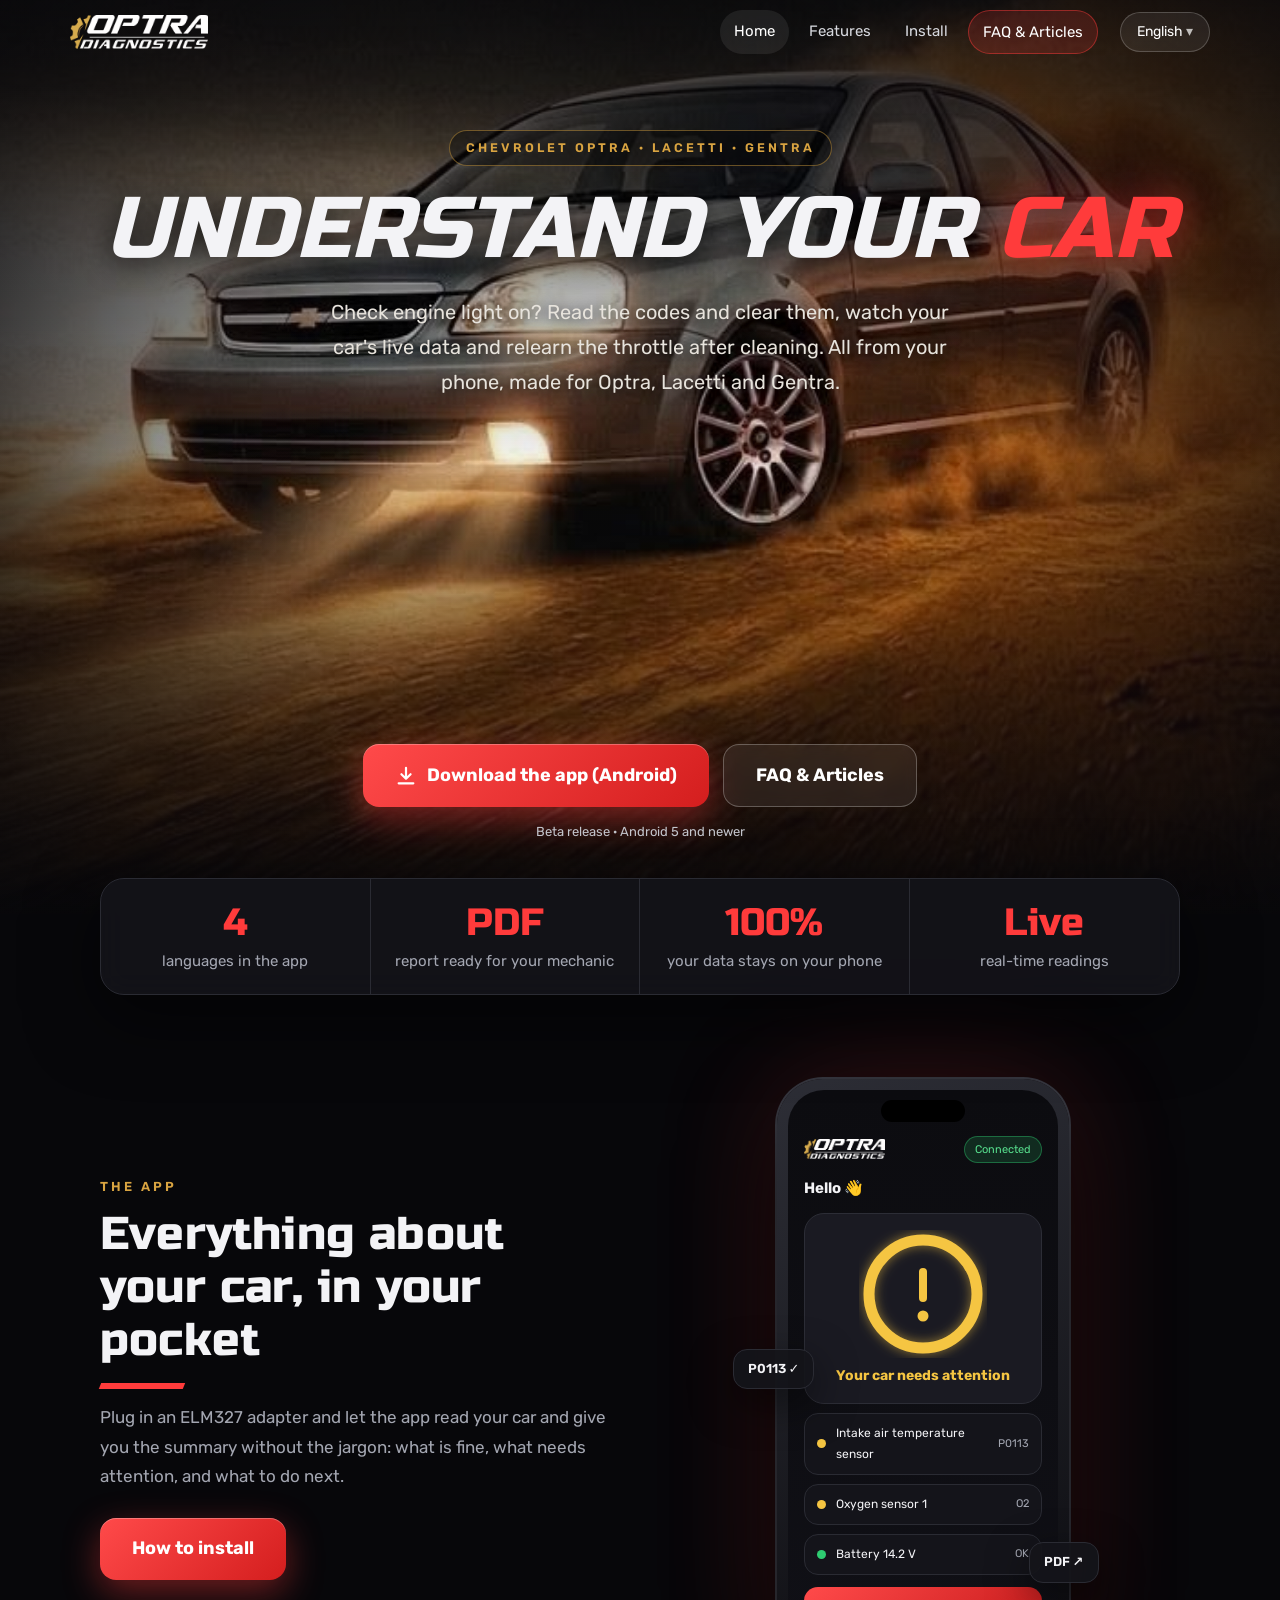
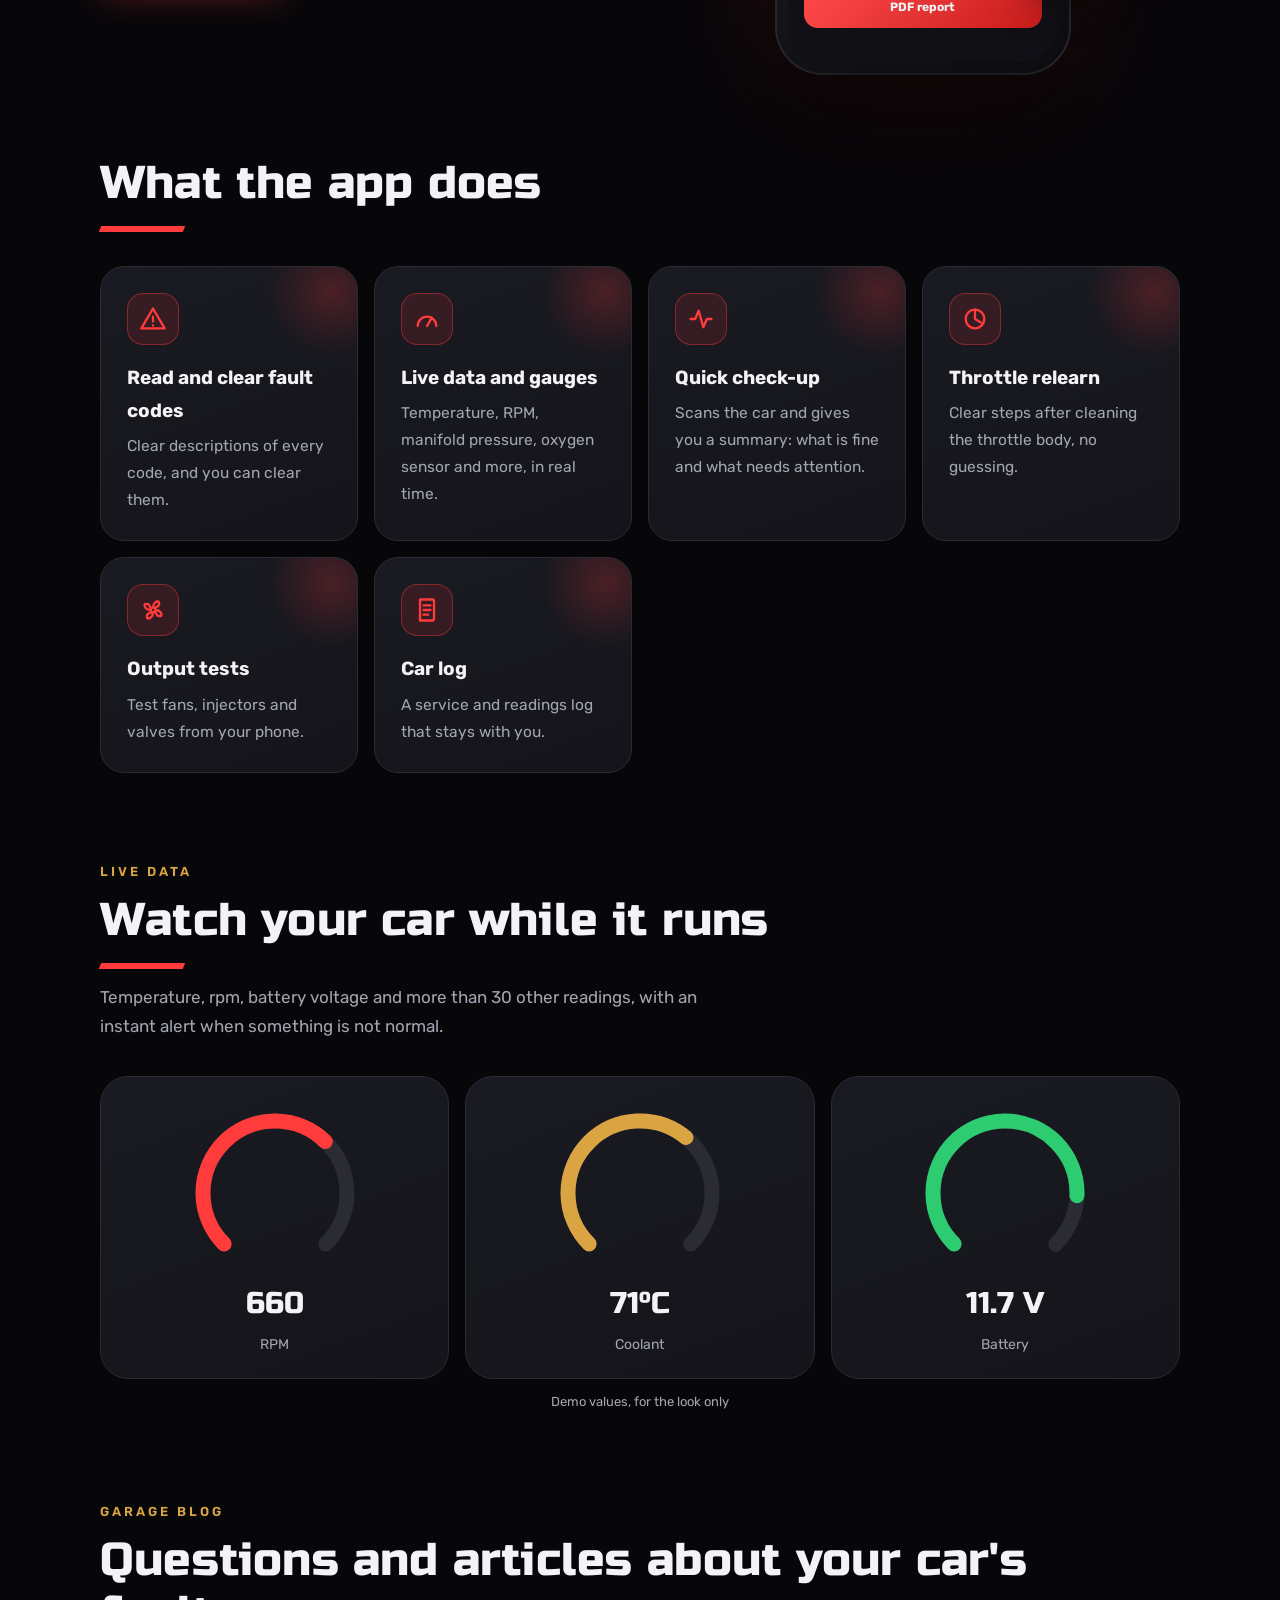
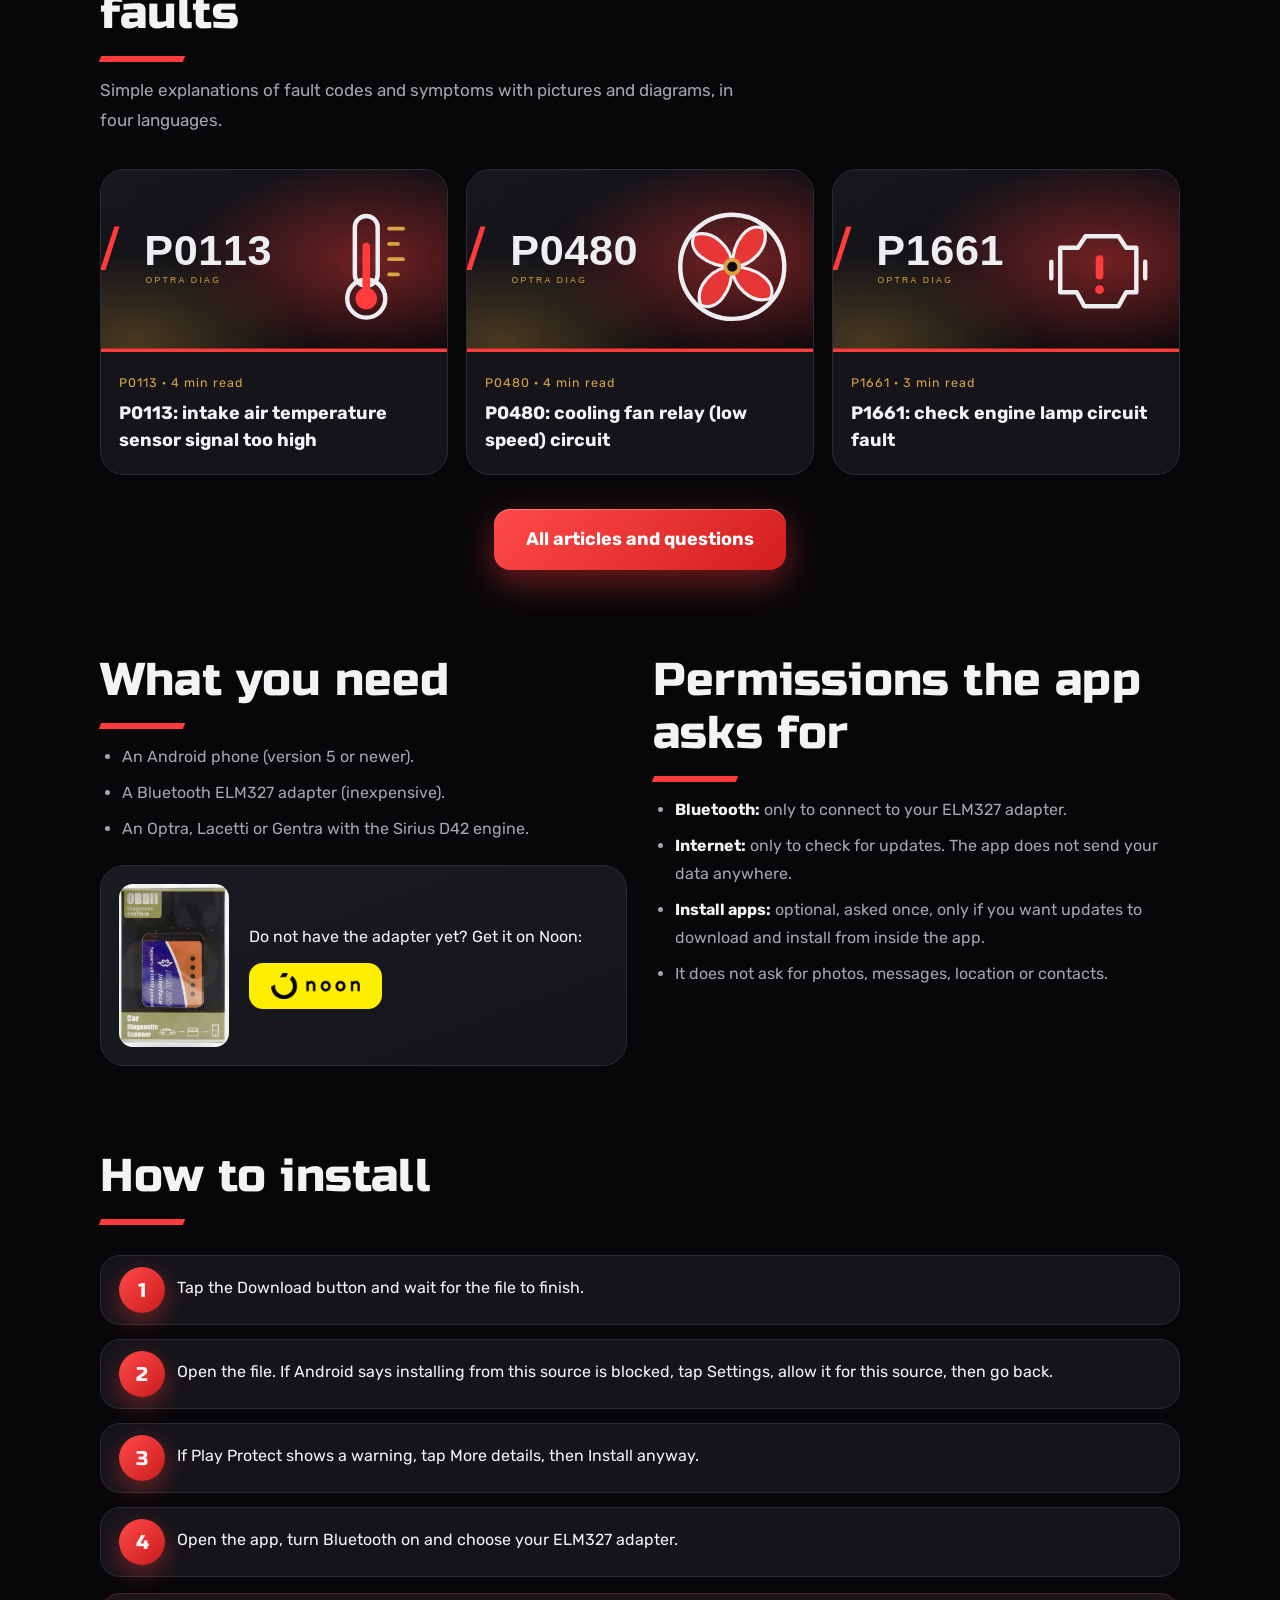
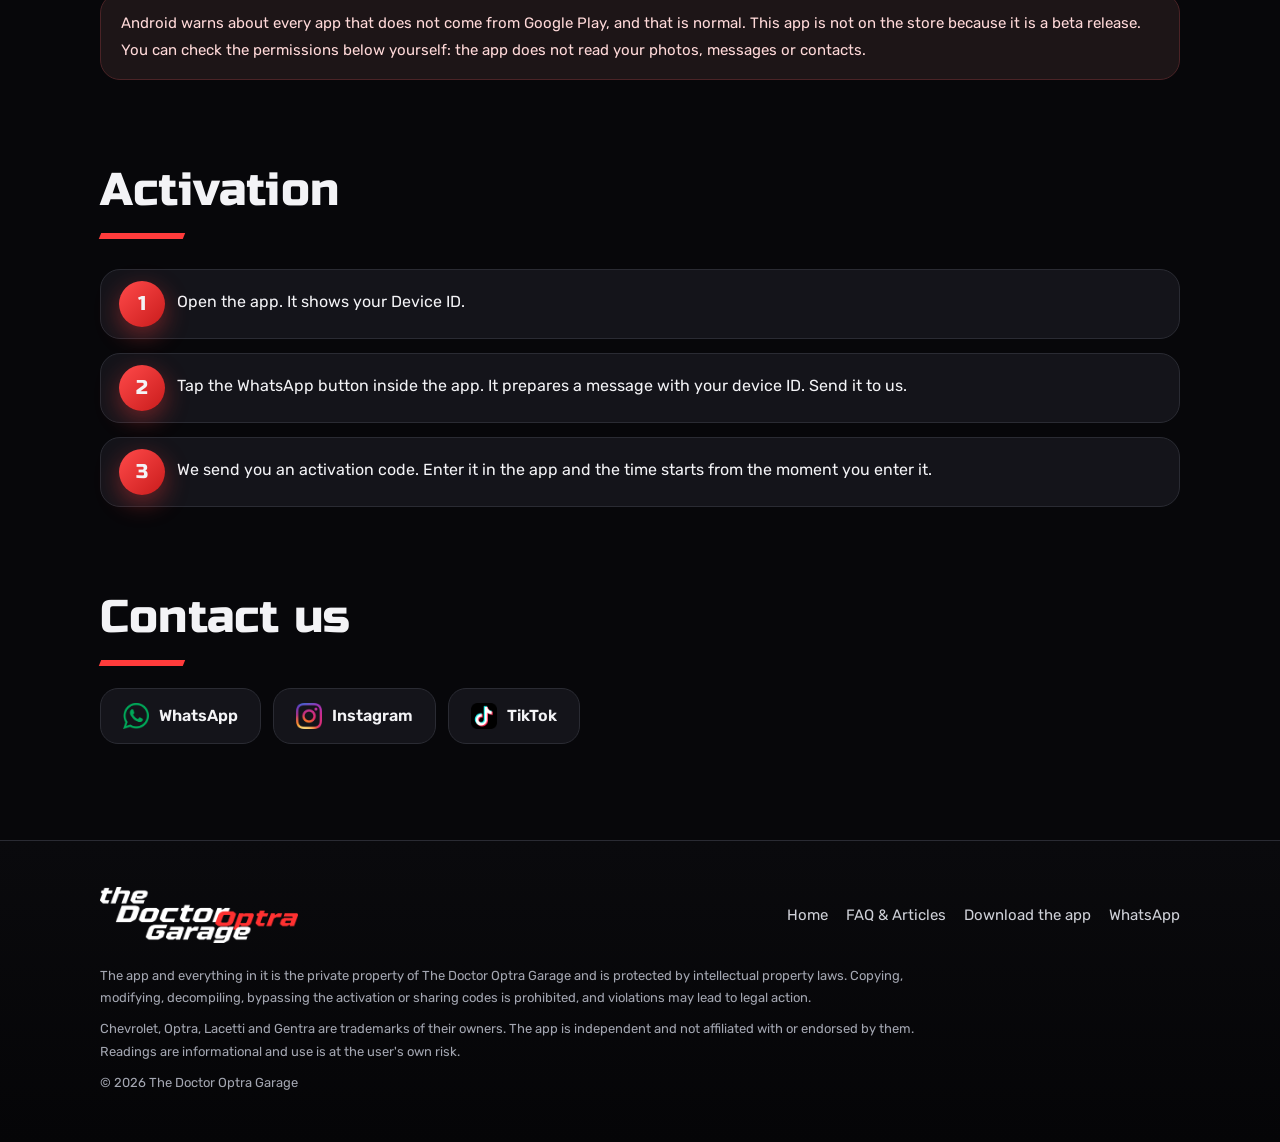
==== commit 2c7b7573: "Add files via upload" ====
--- a/index.html
+++ b/index.html
@@ -5,372 +5,265 @@
 <meta name="viewport" content="width=device-width, initial-scale=1">
 <title>Optra Diag - The Doctor Optra Garage</title>
 <meta name="description" content="Optra Diag: Chevrolet Optra / Lacetti / Gentra diagnostics over Bluetooth ELM327">
+<meta name="theme-color" content="#07070a">
 <link rel="icon" href="img/app_icon.png">
-<link rel="preconnect" href="https://fonts.googleapis.com">
-<link rel="preconnect" href="https://fonts.gstatic.com" crossorigin>
-<link href="https://fonts.googleapis.com/css2?family=Changa:wght@600;800&family=Russo+One&family=Rubik:wght@400;600&family=Tajawal:wght@400;700&display=swap" rel="stylesheet">
+<link rel="stylesheet" href="site.css">
 <style>
-:root{--bg:#0b0b0d;--card:#17181c;--line:#2a2c32;--text:#f2f2f4;--mute:#a4a7b0;--red:#ff3b3b;--red2:#d62222}
-*{box-sizing:border-box;margin:0}
-html{scroll-behavior:smooth}
-body{background:var(--bg);color:var(--text);font:16px/1.7 "Tajawal","Rubik",system-ui,-apple-system,"Segoe UI",Tahoma,Arial,sans-serif;-webkit-text-size-adjust:100%}
-a{color:inherit}
-.wrap{max-width:760px;margin:0 auto;padding:0 16px}
-.bar{position:sticky;top:0;z-index:50;direction:ltr;display:flex;align-items:center;justify-content:space-between;padding:10px 18px;background:rgba(10,10,12,.82);backdrop-filter:blur(12px);-webkit-backdrop-filter:blur(12px);border-bottom:1px solid rgba(255,255,255,.08)}
-.bar>img{height:36px;width:auto}
-.lang{position:relative}
-#langBtn{background:rgba(255,255,255,.08);border:1px solid rgba(255,255,255,.22);color:#fff;border-radius:999px;padding:7px 16px;font:inherit;font-size:15px;cursor:pointer}
-#langBtn::after{content:" \25BE";opacity:.7}
-.menu{position:absolute;right:0;top:calc(100% + 8px);min-width:160px;background:#17181c;border:1px solid var(--line);border-radius:16px;padding:6px;display:none;box-shadow:0 14px 40px rgba(0,0,0,.6)}
-.menu.open{display:block}
-.menu button{display:block;width:100%;text-align:start;background:none;border:0;color:#e4e6ea;font:inherit;font-size:16px;padding:10px 14px;border-radius:11px;cursor:pointer}
-.menu button.on{background:rgba(255,59,59,.18);color:#fff}
-.menu button:hover{background:rgba(255,255,255,.08)}
-.carwide{display:none}
-.top,.bottom{text-align:center}
-.logo{height:46px;width:auto;max-width:62%}
-.langs{display:flex;flex-wrap:wrap;justify-content:center;gap:6px;margin-top:10px}
-.langs button{background:rgba(20,20,22,.72);border:1px solid rgba(255,255,255,.18);color:#d4d6dc;border-radius:999px;padding:5px 12px;font:inherit;font-size:14px;cursor:pointer;backdrop-filter:blur(6px)}
-.langs button.on{border-color:var(--red);color:#fff;background:rgba(255,59,59,.22)}
-.hero{container-type:inline-size;position:relative;max-width:560px;margin:0 auto;aspect-ratio:704/1252;background:#000 url(img/hero.jpg) center/cover no-repeat;display:flex;flex-direction:column;justify-content:space-between;padding:22px 18px 28px;overflow:hidden}
-.hero::before{content:"";position:absolute;inset:0;background:linear-gradient(to bottom,rgba(0,0,0,.7) 0,rgba(0,0,0,.35) 26%,transparent 40%),linear-gradient(to top,rgba(8,5,3,.96) 0,rgba(8,5,3,.72) 28%,transparent 56%)}
-.hero>*{position:relative}
-.bgblur{position:fixed;inset:0;z-index:-1;background:url(img/hero.jpg) center/cover;filter:blur(26px) brightness(.26);transform:scale(1.15)}
-@media(min-width:600px){.hero{border-radius:0 0 34px 34px;width:min(560px,calc(100vh * .5623));min-width:420px}}
-h1,h2,.dl,.card b{font-family:"Russo One","Changa",Impact,"Arial Black",sans-serif;font-weight:400}
-html[lang=ar] h1,html[lang=ar] h2,html[lang=ar] .dl,html[lang=ar] .card b{font-family:"Changa","Tajawal",sans-serif;font-weight:800}
-h1{font-size:clamp(22px,6.6vw,38px);font-size:clamp(22px,6.6cqw,40px);line-height:1.2;margin:18px 0 0;text-transform:uppercase;text-shadow:0 3px 18px rgba(0,0,0,.7)}
-html[lang=ar] h1{text-transform:none;font-size:clamp(28px,8vw,42px);font-size:clamp(28px,8.4cqw,46px)}
-html:not([lang=ar]) h1{font-style:italic}
-h1::after{content:"";display:block;width:84px;height:6px;background:var(--red);margin:14px auto 0;transform:skewX(-22deg)}
-.bottom p{color:#e8e4de;max-width:480px;margin:0 auto 18px;text-shadow:0 2px 12px rgba(0,0,0,.9)}
-.dl{display:inline-block;max-width:100%;background:var(--red);color:#fff;text-decoration:none;font-size:20px;letter-spacing:.5px;padding:16px 36px;border-radius:16px;box-shadow:0 10px 34px rgba(255,59,59,.45)}
-.dl:active{background:var(--red2)}
-.badge{display:block;width:max-content;max-width:100%;margin:14px auto 0;font-size:13px;color:#d4d6dc;border:1px solid rgba(255,255,255,.2);border-radius:999px;padding:3px 14px;background:rgba(0,0,0,.35)}
-section{margin-top:40px}
-.wrap>section:first-child{margin-top:34px}
-h2{font-size:23px;margin-bottom:14px}
-h2::before{content:"";display:inline-block;width:7px;height:.95em;background:var(--red);transform:skewX(-18deg);margin-inline-end:11px;vertical-align:-3px}
-.grid{display:grid;grid-template-columns:repeat(auto-fit,minmax(210px,1fr));gap:12px}
-.card{background:rgba(23,24,28,.92);border:1px solid var(--line);border-inline-start:4px solid var(--red);border-radius:18px;padding:16px}
-.card b{display:block;margin-bottom:2px;font-size:18px}
-.card span{color:var(--mute);font-size:15px}
-ol{padding:0;list-style:none;counter-reset:s;display:grid;gap:10px}
-ol li{counter-increment:s;background:var(--card);border:1px solid var(--line);border-radius:18px;padding:14px 16px 14px 16px;display:flex;gap:14px;align-items:flex-start}
-ol li::before{content:counter(s);flex:none;width:32px;height:32px;border-radius:50%;background:var(--red);color:#fff;font-weight:700;display:grid;place-items:center}
-.note{background:#1d1517;border:1px solid #4a2326;border-radius:18px;padding:14px 16px;margin-top:12px;color:#ffd9d9;font-size:15px}
-ul.plain{padding-inline-start:20px;color:var(--mute)}
-ul.plain li{margin:6px 0}
-ul.plain b{color:var(--text)}
-.contact{display:flex;flex-wrap:wrap;gap:10px}
-.contact a{display:flex;align-items:center;gap:10px;background:var(--card);border:1px solid var(--line);border-radius:16px;padding:11px 18px;text-decoration:none;font-weight:600}
+.hero{position:relative;min-height:100svh;display:flex;flex-direction:column;justify-content:center;text-align:center;padding:110px 0 70px;overflow:hidden;isolation:isolate}
+.hero .bg{position:absolute;inset:0;z-index:-2;background:#000 url(img/hero.jpg) center 64%/cover no-repeat}
+.hero::before{content:"";position:absolute;inset:0;z-index:-1;background:linear-gradient(to bottom,rgba(7,7,10,.88) 0,rgba(7,7,10,.4) 30%,rgba(7,7,10,.05) 48%,rgba(7,7,10,.55) 70%,rgba(7,7,10,.97) 100%)}
+.hero .kk{display:inline-block;color:var(--gold);font-size:12.5px;letter-spacing:3px;font-weight:600;margin-bottom:14px;padding:6px 16px;border:1px solid rgba(217,164,65,.45);border-radius:999px;background:rgba(0,0,0,.35)}
+html[lang=ar] .hero .kk{letter-spacing:0;font-size:14px}
+.hero h1{font-size:clamp(40px,10vw,86px);text-shadow:0 4px 30px rgba(0,0,0,.8);text-transform:uppercase}
+html[lang=ar] .hero h1{text-transform:none;font-size:clamp(46px,12vw,96px)}
+html:not([lang=ar]) .hero h1{font-style:italic}
+.hero h1 em{font-style:inherit;color:var(--red);text-shadow:0 0 40px rgba(255,59,59,.55)}
+.hero .sub{max-width:640px;margin:16px auto 0;color:#e7e3dc;font-size:clamp(16px,2.4vw,20px);text-shadow:0 2px 14px rgba(0,0,0,.9)}
+.hero .cta{display:flex;flex-wrap:wrap;gap:14px;justify-content:center;margin-top:34px}
+.hero .bot{margin-top:auto;padding-top:40px}
+.hero .hnote{display:block;margin-top:14px;color:#c5c7ce;font-size:13px}
+.hero .spacer{height:34vh;min-height:150px}
+.scrollhint{position:absolute;bottom:18px;inset-inline:0;margin:auto;width:26px;height:44px;border:2px solid rgba(255,255,255,.4);border-radius:14px}
+.scrollhint::after{content:"";position:absolute;top:8px;left:50%;width:4px;height:8px;margin-left:-2px;border-radius:2px;background:#fff;animation:sc 1.8s infinite}
+@keyframes sc{0%{opacity:1;transform:none}80%,100%{opacity:0;transform:translateY(16px)}}
+@media(min-width:900px){.hero .bg{background:#000 url(img/hero.jpg) center 60%/cover no-repeat}.hero{padding-top:130px}.hero::before{background:linear-gradient(to bottom,rgba(7,7,10,.85) 0,rgba(7,7,10,.35) 30%,rgba(7,7,10,.05) 50%,rgba(7,7,10,.6) 78%,rgba(7,7,10,.98) 100%),linear-gradient(to right,rgba(7,7,10,.7),transparent 30%,transparent 70%,rgba(7,7,10,.7))}.hero .spacer{height:30vh}.grid{grid-template-columns:repeat(3,1fr)}}
+/* stats */
+.stats{margin-top:-36px;position:relative;z-index:3}
+.stats .g{display:grid;grid-template-columns:repeat(4,1fr);gap:0;background:rgba(20,20,26,.86);border:1px solid var(--line);border-radius:24px;-webkit-backdrop-filter:blur(14px);backdrop-filter:blur(14px);box-shadow:0 24px 70px rgba(0,0,0,.55);overflow:hidden}
+.stats .c{padding:22px 14px;text-align:center;border-inline-end:1px solid var(--line)}
+.stats .c:last-child{border:0}
+.stats b{display:block;font-family:"Russo One",sans-serif;font-weight:400;font-size:clamp(24px,4.4vw,38px);color:var(--red);line-height:1.2}
+.stats span{color:var(--mute);font-size:clamp(12px,1.9vw,15px);display:block;margin-top:4px;line-height:1.4}
+@media(max-width:640px){.stats .g{grid-template-columns:1fr 1fr}.stats .c:nth-child(2){border-inline-end:0}.stats .c:nth-child(-n+2){border-bottom:1px solid var(--line)}}
+/* showcase */
+.show{display:grid;grid-template-columns:1fr 1fr;gap:50px;align-items:center}
+@media(max-width:860px){.show{grid-template-columns:1fr;gap:34px}}
+.phone{position:relative;width:292px;height:594px;margin:0 auto;border-radius:46px;padding:11px;background:linear-gradient(160deg,#2d2e36,#0c0c10);box-shadow:0 40px 90px rgba(0,0,0,.7),0 0 0 2px #3a3b44,0 0 120px rgba(255,59,59,.22);}
+.phone .scr{position:relative;height:100%;border-radius:36px;background:linear-gradient(#0c0c10,#101016);overflow:hidden;padding:46px 16px 16px}
+.phone .scr::before{content:"";position:absolute;top:10px;left:50%;width:84px;height:22px;margin-left:-42px;border-radius:14px;background:#000}
+.ph-top{display:flex;align-items:center;justify-content:space-between;margin-bottom:12px}
+.ph-top img{height:20px}
+.chip{font-size:11px;padding:3px 10px;border-radius:999px;background:rgba(46,204,113,.16);color:#58e08e;border:1px solid rgba(46,204,113,.4)}
+.ph-hi{font-size:15px;font-weight:700;margin-bottom:12px}
+.ph-card{background:var(--card2);border:1px solid #2c2d36;border-radius:20px;padding:14px;text-align:center}
+.ring{width:128px;height:128px;margin:2px auto 6px;display:block}
+.ring .t{stroke:#2c2d36}
+.ring .p{stroke:#f5c542;stroke-linecap:round;stroke-dasharray:0 400;transition:stroke-dasharray 1.6s cubic-bezier(.3,.7,.2,1) .3s;filter:drop-shadow(0 0 6px rgba(245,197,66,.55))}
+.in .ring .p,.ring.go .p{stroke-dasharray:339 400}
+.ph-v{font-weight:700;font-size:14px;color:#f5c542}
+.ph-row{display:flex;align-items:center;gap:10px;margin-top:9px;background:#14141a;border:1px solid #2a2b33;border-radius:14px;padding:9px 12px;font-size:12px;text-align:start}
+.ph-row i{flex:none;width:9px;height:9px;border-radius:50%}
+.ph-row small{margin-inline-start:auto;color:var(--mute);font-size:11px}
+.ph-pdf{margin-top:12px;text-align:center;font-size:12px;font-weight:700;padding:10px;border-radius:14px;background:linear-gradient(135deg,#ff4a4a,#c91c1c)}
+.float{position:absolute;background:rgba(20,20,26,.92);border:1px solid var(--line);border-radius:14px;padding:8px 14px;font-size:13px;font-weight:600;box-shadow:0 14px 40px rgba(0,0,0,.5);animation:fl 5s ease-in-out infinite}
+.float.a{top:270px;inset-inline-start:-44px}.float.b{bottom:90px;inset-inline-end:-30px;animation-delay:1.6s}
+@keyframes fl{50%{transform:translateY(-10px)}}
+@media(max-width:560px){.float{display:none}}
+/* features */
+.grid{display:grid;grid-template-columns:repeat(auto-fit,minmax(250px,1fr));gap:16px;margin-top:34px}
+.fc{position:relative;background:linear-gradient(160deg,var(--card2),var(--card));border:1px solid var(--line);border-radius:24px;padding:26px;overflow:hidden;transition:transform .25s,border-color .25s}
+.fc:hover{transform:translateY(-6px);border-color:rgba(255,59,59,.55)}
+.fc::after{content:"";position:absolute;inset-inline-end:-40px;top:-40px;width:130px;height:130px;border-radius:50%;background:radial-gradient(rgba(255,59,59,.22),transparent 70%)}
+.fc .ic{width:52px;height:52px;border-radius:16px;display:grid;place-items:center;background:rgba(255,59,59,.13);border:1px solid rgba(255,59,59,.4);margin-bottom:16px}
+.fc .ic svg{width:28px;height:28px;stroke:var(--red);fill:none;stroke-width:2;stroke-linecap:round;stroke-linejoin:round}
+.fc b{display:block;font-size:19px;margin-bottom:6px;font-weight:700}
+.fc span{color:var(--mute);font-size:15.5px;display:block}
+/* gauges */
+.gaug{margin-top:34px;display:grid;grid-template-columns:repeat(3,1fr);gap:16px}
+.ga{background:linear-gradient(160deg,var(--card2),var(--card));border:1px solid var(--line);border-radius:28px;padding:26px 12px 20px;text-align:center}
+.ga svg{width:min(100%,180px);height:auto;display:block;margin:0 auto}
+.ga .tr{stroke:#2a2b33}
+.ga .pg{stroke-linecap:round;stroke-dasharray:0 600;transition:stroke-dasharray 1.8s cubic-bezier(.3,.7,.2,1)}
+.ga .val{font-family:"Russo One",sans-serif;font-size:clamp(20px,4vw,30px);margin-top:-6px;display:block}
+.ga small{color:var(--mute);font-size:14px}
+.gnote{margin-top:12px;color:var(--mute);font-size:13px;text-align:center}
+@media(max-width:520px){.gaug{gap:8px}.ga{padding:18px 4px 14px;border-radius:20px}}
+/* blog teaser */
+.bgrid{display:grid;grid-template-columns:repeat(auto-fit,minmax(280px,1fr));gap:18px;margin-top:34px}
+.bc{display:block;text-decoration:none;background:var(--card);border:1px solid var(--line);border-radius:24px;overflow:hidden;transition:transform .25s,border-color .25s}
+.bc:hover{transform:translateY(-6px);border-color:rgba(255,59,59,.55)}
+.bc img{width:100%;aspect-ratio:1200/630;object-fit:cover}
+.bc .t{padding:16px 18px 20px}
+.bc .t small{color:var(--gold);font-size:12.5px;letter-spacing:1px}
+.bc .t b{display:block;font-size:18px;line-height:1.5;margin-top:4px;font-weight:700}
+.center{text-align:center;margin-top:34px}
+/* need */
+.plain{padding-inline-start:22px;color:var(--mute);margin-top:6px}
+.plain li{margin:8px 0}.plain b{color:var(--text)}
+.buy{display:flex;gap:20px;align-items:center;margin-top:22px;background:linear-gradient(160deg,var(--card2),var(--card));border:1px solid var(--line);border-radius:24px;padding:18px}
+.buy>img{width:110px;border-radius:14px;flex:none}
+.buy p{margin-bottom:12px}
+.noon{display:inline-flex;background:#feee00;border-radius:14px;padding:10px 22px}.noon img{height:26px;width:auto}
+/* timeline */
+.tl{list-style:none;counter-reset:s;position:relative;display:grid;gap:14px;margin-top:30px}
+.tl li{counter-increment:s;position:relative;padding:18px 20px;padding-inline-start:76px;background:var(--card);border:1px solid var(--line);border-radius:20px;min-height:70px}
+.tl li::before{content:counter(s);position:absolute;inset-inline-start:18px;top:50%;margin-top:-23px;width:46px;height:46px;border-radius:50%;display:grid;place-items:center;font-family:"Russo One",sans-serif;font-size:20px;background:linear-gradient(135deg,#ff4a4a,#c91c1c);box-shadow:0 8px 24px rgba(255,59,59,.4)}
+.note{background:#1d1517;border:1px solid #4a2326;border-radius:20px;padding:16px 20px;margin-top:16px;color:#ffd9d9;font-size:15px}
+.two{display:grid;grid-template-columns:1fr 1fr;gap:26px}
+@media(max-width:820px){.two{grid-template-columns:1fr}}
+.contact{display:flex;flex-wrap:wrap;gap:12px;margin-top:22px}
+.contact a{display:flex;align-items:center;gap:10px;background:var(--card);border:1px solid var(--line);border-radius:18px;padding:13px 22px;text-decoration:none;font-weight:600;transition:.2s}
+.contact a:hover{border-color:rgba(255,59,59,.6);transform:translateY(-3px)}
 .contact img{width:26px;height:26px}
-footer{margin:56px 0 30px;padding-top:22px;border-top:1px solid var(--line);color:var(--mute);font-size:13px;text-align:center}
-footer img{height:54px;margin-bottom:10px}
-footer p{margin:6px auto;max-width:620px}
-.buy{display:flex;gap:16px;align-items:center;margin-top:16px;background:var(--card);border:1px solid var(--line);border-radius:18px;padding:14px}
-.buy>img{width:104px;height:auto;border-radius:12px;flex:none}
-.buy p{margin-bottom:10px}
-.noon{display:inline-flex;align-items:center;background:#feee00;border-radius:14px;padding:10px 20px;text-decoration:none}
-.noon img{height:26px;width:auto;display:block}
-@media(min-width:900px){
- body{font-size:18px}
- .bar{padding:12px 36px}
- .bar>img{height:44px}
- #langBtn{font-size:16px;padding:8px 20px}
- .hero{width:100%;max-width:none;min-width:0;aspect-ratio:auto;background:none;border-radius:0;display:block;padding:44px 24px 10px;overflow:visible}
- .hero::before{display:none}
- .top h1,html[lang=ar] .top h1{font-size:clamp(44px,4.6cqw,68px);margin-top:0}
- .carwide{display:block;width:min(1000px,96%);aspect-ratio:704/490;margin:6px auto 0;background:url(img/hero_wide.jpg) center/cover no-repeat;-webkit-mask-image:radial-gradient(ellipse 62% 62% at 50% 52%,#000 62%,transparent 100%);mask-image:radial-gradient(ellipse 62% 62% at 50% 52%,#000 62%,transparent 100%)}
- .bottom{padding:0 0 46px}
- .bottom p{font-size:21px;max-width:760px}
- .dl{font-size:24px;padding:20px 60px;border-radius:18px}
- .badge{font-size:15px}
- .wrap{max-width:1040px}
- h2{font-size:32px;margin-bottom:18px}
- .grid{grid-template-columns:repeat(3,1fr);gap:16px}
- .card{padding:22px}
- .card b{font-size:21px}
- .card span{font-size:17px}
- ol li{padding:18px 22px;font-size:18px}
- ul.plain{font-size:18px}
- .note{font-size:17px;padding:18px 22px}
- .buy{padding:20px;gap:24px}
- .buy>img{width:150px}
- .contact a{font-size:18px;padding:14px 26px}
- footer{font-size:14px}
-}
 </style>
 </head>
 <body>
-<div class="bgblur"></div>
-<nav class="bar">
-  <img src="img/logo_garage_white.png" alt="The Doctor Optra Garage">
-  <div class="lang"><button id="langBtn" type="button" aria-haspopup="true"></button><div class="menu" id="langs"></div></div>
-</nav>
-<div class="hero">
-  <div class="top">
-    <h1 data-t="h1"></h1>
-  </div>
-  <div class="carwide"></div>
-  <div class="bottom">
-    <p data-t="sub"></p>
-    <a class="dl" id="dl" href="https://github.com/kavsinekaveri/optra-diag-updates/releases/latest/download/OptraDiagTrial.apk" data-t="dl"></a>
-    <span class="badge" data-t="beta"></span>
-  </div>
+<header class="nav" id="nav"></header>
+
+<section class="hero">
+  <div class="bg"></div>
+  <div class="wrap">
+    <span class="kk" data-t="hero_kick"></span>
+    <h1 id="h1"></h1>
+    <p class="sub" data-t="sub"></p>
+    <div class="spacer"></div>
+  </div>
+  <div class="bot wrap">
+    <div class="cta">
+      <a class="btn" id="dl" href="https://github.com/kavsinekaveri/optra-diag-updates/releases/latest/download/OptraDiagTrial.apk"><svg viewBox="0 0 24 24" fill="none" stroke="currentColor" stroke-width="2.4" stroke-linecap="round" stroke-linejoin="round"><path d="M12 3v12m0 0 5-5m-5 5-5-5M4 20h16"/></svg><span data-t="dl"></span></a>
+      <a class="btn ghost" href="faq.html" data-t="blog_btn"></a>
+    </div>
+    <span class="hnote"><span data-t="beta"></span> · <span data-t="dl_note"></span></span>
+  </div>
+  </section>
+
+<div class="wrap stats rv"><div class="g">
+  <div class="c"><b data-t="s1v"></b><span data-t="s1l"></span></div>
+  <div class="c"><b data-t="s2v"></b><span data-t="s2l"></span></div>
+  <div class="c"><b data-t="s3v"></b><span data-t="s3l"></span></div>
+  <div class="c"><b data-t="s4v"></b><span data-t="s4l"></span></div>
+</div></div>
+
+<div class="wrap">
+<section class="sec">
+  <div class="show">
+    <div class="rv">
+      <span class="kick" data-t="show_k"></span>
+      <h2 class="sh" data-t="show_h"></h2>
+      <p class="lead" data-t="show_p"></p>
+      <div style="margin-top:26px"><a class="btn" href="#install" data-t="inst_h"></a></div>
+    </div>
+    <div class="rv d1">
+      <div class="phone"><div class="scr">
+        <div class="ph-top"><img src="img/optra_wordmark.png" alt=""><span class="chip" data-t="mock_conn"></span></div>
+        <div class="ph-hi"><span data-t="mock_hi"></span> 👋</div>
+        <div class="ph-card">
+          <svg class="ring" viewBox="0 0 128 128"><circle class="t" cx="64" cy="64" r="54" fill="none" stroke-width="11"/><circle class="p" cx="64" cy="64" r="54" fill="none" stroke-width="11" transform="rotate(-90 64 64)"/><rect x="60" y="38" width="8" height="34" rx="4" fill="#f5c542"/><circle cx="64" cy="86" r="5.5" fill="#f5c542"/></svg>
+          <div class="ph-v" data-t="mock_v"></div>
+        </div>
+        <div class="ph-row"><i style="background:#f5c542"></i><span data-t="mock_f1"></span><small>P0113</small></div>
+        <div class="ph-row"><i style="background:#f5c542"></i><span data-t="mock_f2"></span><small>O2</small></div>
+        <div class="ph-row"><i style="background:#2ecc71"></i><span data-t="mock_f3"></span><small>OK</small></div>
+        <div class="ph-pdf" data-t="mock_pdf"></div>
+      </div>
+      <span class="float a">P0113 ✓</span><span class="float b">PDF ↗</span></div>
+    </div>
+  </div>
+</section>
+
+<section class="sec" id="features">
+  <h2 class="sh rv" data-t="feat_h"></h2>
+  <div class="grid">
+    <div class="fc rv"><div class="ic"><svg viewBox="0 0 24 24"><path d="M12 3 2 20h20z"/><path d="M12 10v4M12 17.5v.01"/></svg></div><b data-t="f1t"></b><span data-t="f1d"></span></div>
+    <div class="fc rv d1"><div class="ic"><svg viewBox="0 0 24 24"><path d="M4 18a8 8 0 1 1 16 0"/><path d="m12 18 4-7"/></svg></div><b data-t="f2t"></b><span data-t="f2d"></span></div>
+    <div class="fc rv d2"><div class="ic"><svg viewBox="0 0 24 24"><path d="M3 12h4l3-7 4 14 3-7h4"/></svg></div><b data-t="f3t"></b><span data-t="f3d"></span></div>
+    <div class="fc rv"><div class="ic"><svg viewBox="0 0 24 24"><circle cx="12" cy="12" r="8"/><path d="M12 4v8l5 3"/></svg></div><b data-t="f4t"></b><span data-t="f4d"></span></div>
+    <div class="fc rv d1"><div class="ic"><svg viewBox="0 0 24 24"><circle cx="12" cy="12" r="2"/><path d="M12 10c0-4 3-6 5-5 1 3-1 5-5 5zM14 12c4 0 6 3 5 5-3 1-5-1-5-5zM12 14c0 4-3 6-5 5-1-3 1-5 5-5zM10 12c-4 0-6-3-5-5 3-1 5 1 5 5z"/></svg></div><b data-t="f5t"></b><span data-t="f5d"></span></div>
+    <div class="fc rv d2"><div class="ic"><svg viewBox="0 0 24 24"><path d="M6 3h11a1 1 0 0 1 1 1v16a1 1 0 0 1-1 1H6z"/><path d="M9 8h6M9 12h6M9 16h4"/></svg></div><b data-t="f6t"></b><span data-t="f6d"></span></div>
+  </div>
+</section>
+
+<section class="sec">
+  <span class="kick" data-t="gauge_k"></span>
+  <h2 class="sh rv" data-t="gauge_h"></h2>
+  <p class="lead rv" data-t="gauge_p"></p>
+  <div class="gaug rv" id="gaug">
+    <div class="ga"><svg viewBox="0 0 120 120"><circle class="tr" cx="60" cy="60" r="48" fill="none" stroke-width="10" stroke-dasharray="226 301" transform="rotate(135 60 60)" stroke-linecap="round"/><circle class="pg" data-to="150" cx="60" cy="60" r="48" fill="none" stroke="#ff3b3b" stroke-width="10" transform="rotate(135 60 60)"/></svg><span class="val" dir="ltr" data-n="800" data-d="0">0</span><small data-t="g1"></small></div>
+    <div class="ga"><svg viewBox="0 0 120 120"><circle class="tr" cx="60" cy="60" r="48" fill="none" stroke-width="10" stroke-dasharray="226 301" transform="rotate(135 60 60)" stroke-linecap="round"/><circle class="pg" data-to="146" cx="60" cy="60" r="48" fill="none" stroke="#d9a441" stroke-width="10" transform="rotate(135 60 60)"/></svg><span class="val" dir="ltr" data-n="86" data-d="0" data-u="°C">0</span><small data-t="g2"></small></div>
+    <div class="ga"><svg viewBox="0 0 120 120"><circle class="tr" cx="60" cy="60" r="48" fill="none" stroke-width="10" stroke-dasharray="226 301" transform="rotate(135 60 60)" stroke-linecap="round"/><circle class="pg" data-to="190" cx="60" cy="60" r="48" fill="none" stroke="#2ecc71" stroke-width="10" transform="rotate(135 60 60)"/></svg><span class="val" dir="ltr" data-n="14.2" data-d="1" data-u=" V">0</span><small data-t="g3"></small></div>
+  </div>
+  <p class="gnote" data-t="gauge_note"></p>
+</section>
+
+<section class="sec">
+  <span class="kick" data-t="blog_k"></span>
+  <h2 class="sh rv" data-t="blog_h"></h2>
+  <p class="lead rv" data-t="blog_p"></p>
+  <div class="bgrid" id="bgrid"></div>
+  <div class="center"><a class="btn" href="faq.html" data-t="blog_all"></a></div>
+</section>
+
+<section class="sec">
+  <div class="two">
+    <div>
+      <h2 class="sh rv" data-t="need_h"></h2>
+      <ul class="plain"><li data-t="need1"></li><li data-t="need2"></li><li data-t="need3"></li></ul>
+      <div class="buy rv"><img src="img/elm327_box.jpg" alt="ELM327"><div><p data-t="buy_t"></p><a class="noon" href="https://supermall.noon.com/ar-sa/ZFB32C83EDC0B5AE44599Z/p/?o=d8ae6a78a2086dcc&amp;shareId=fd017d60-f5ba-4f7a-bce8-cc5f7cc4de00&amp;utm_source=C1000094L&amp;utm_medium=referral" target="_blank" rel="noopener"><img src="img/noon_logo.png" alt="noon"></a></div></div>
+    </div>
+    <div>
+      <h2 class="sh rv" data-t="perm_h"></h2>
+      <ul class="plain"><li data-t="p1"></li><li data-t="p2"></li><li data-t="p3"></li><li data-t="p4"></li></ul>
+    </div>
+  </div>
+</section>
+
+<section class="sec" id="install">
+  <h2 class="sh rv" data-t="inst_h"></h2>
+  <ol class="tl"><li class="rv" data-t="i1"></li><li class="rv" data-t="i2"></li><li class="rv" data-t="i3"></li><li class="rv" data-t="i4"></li></ol>
+  <div class="note rv" data-t="warn"></div>
+</section>
+
+<section class="sec">
+  <h2 class="sh rv" data-t="act_h"></h2>
+  <ol class="tl"><li class="rv" data-t="a1"></li><li class="rv" data-t="a2"></li><li class="rv" data-t="a3"></li></ol>
+</section>
+
+<section class="sec">
+  <h2 class="sh rv" data-t="con_h"></h2>
+  <div class="contact">
+    <a id="wa" href="#" target="_blank" rel="noopener"><img src="img/ic_whatsapp.png" alt=""><span data-t="wa"></span></a>
+    <a href="https://www.instagram.com/DoctorOptra" target="_blank" rel="noopener"><img src="img/ic_instagram.png" alt=""><span>Instagram</span></a>
+    <a href="https://www.tiktok.com/@DoctorOptra" target="_blank" rel="noopener"><img src="img/ic_tiktok.png" alt=""><span>TikTok</span></a>
+  </div>
+</section>
 </div>
-
-<div class="wrap">
-
-  <section>
-    <h2 data-t="feat_h"></h2>
-    <div class="grid">
-      <div class="card"><b data-t="f1t"></b><span data-t="f1d"></span></div>
-      <div class="card"><b data-t="f2t"></b><span data-t="f2d"></span></div>
-      <div class="card"><b data-t="f3t"></b><span data-t="f3d"></span></div>
-      <div class="card"><b data-t="f4t"></b><span data-t="f4d"></span></div>
-      <div class="card"><b data-t="f5t"></b><span data-t="f5d"></span></div>
-      <div class="card"><b data-t="f6t"></b><span data-t="f6d"></span></div>
-    </div>
-  </section>
-
-  <section>
-    <h2 data-t="need_h"></h2>
-    <ul class="plain">
-      <li data-t="need1"></li>
-      <li data-t="need2"></li>
-      <li data-t="need3"></li>
-    </ul>
-    <div class="buy">
-      <img src="img/elm327_box.jpg" alt="ELM327">
-      <div>
-        <p data-t="buy_t"></p>
-        <a class="noon" href="https://supermall.noon.com/ar-sa/ZFB32C83EDC0B5AE44599Z/p/?o=d8ae6a78a2086dcc&amp;shareId=fd017d60-f5ba-4f7a-bce8-cc5f7cc4de00&amp;utm_source=C1000094L&amp;utm_medium=referral" target="_blank" rel="noopener"><img src="img/noon_logo.png" alt="noon"></a>
-      </div>
-    </div>
-  </section>
-
-  <section id="install">
-    <h2 data-t="inst_h"></h2>
-    <ol>
-      <li data-t="i1"></li>
-      <li data-t="i2"></li>
-      <li data-t="i3"></li>
-      <li data-t="i4"></li>
-    </ol>
-    <div class="note" data-t="warn"></div>
-  </section>
-
-  <section>
-    <h2 data-t="perm_h"></h2>
-    <ul class="plain">
-      <li data-t="p1"></li>
-      <li data-t="p2"></li>
-      <li data-t="p3"></li>
-      <li data-t="p4"></li>
-    </ul>
-  </section>
-
-  <section>
-    <h2 data-t="act_h"></h2>
-    <ol>
-      <li data-t="a1"></li>
-      <li data-t="a2"></li>
-      <li data-t="a3"></li>
-    </ol>
-  </section>
-
-  <section>
-    <h2 data-t="con_h"></h2>
-    <div class="contact">
-      <a id="wa" href="#" target="_blank" rel="noopener"><img src="img/ic_whatsapp.png" alt=""><span data-t="wa"></span></a>
-      <a href="https://www.instagram.com/DoctorOptra" target="_blank" rel="noopener"><img src="img/ic_instagram.png" alt=""><span>Instagram</span></a>
-      <a href="https://www.tiktok.com/@DoctorOptra" target="_blank" rel="noopener"><img src="img/ic_tiktok.png" alt=""><span>TikTok</span></a>
-    </div>
-  </section>
-
-  <footer>
-    <img src="img/logo_garage_white.png" alt="">
-    <p data-t="legal1"></p>
-    <p data-t="legal2"></p>
-    <p>&copy; 2026 The Doctor Optra Garage</p>
-  </footer>
-</div>
-
+<footer id="foot"></footer>
+
+<script src="site.js"></script>
 <script>
-var T = {
-ar: {
- name:"العربية", dir:"rtl",
- h1:"افهم سيارتك",
- sub:"لمبة المكينة شغّالة؟ شوف أكوادها وطفّها، وتابع بيانات سيارتك لحظة بلحظة، وسوّ تعلّم الثروتل بعد التنظيف. كل هذا من جوالك، ومصمم لأوبترا ولاسيتي وجنترا.",
- dl:"تحميل التطبيق (أندرويد)", beta:"إطلاق تجريبي (بيتا)",
- feat_h:"وش يسوي التطبيق؟",
- f1t:"قراءة ومسح الأعطال", f1d:"أكواد الأعطال بشرح واضح، وتقدر تمسحها.",
- f2t:"بيانات حية وعدادات", f2d:"حرارة، دورات، ضغط المانيفولد، حرارة الأكسجين وغيرها لحظة بلحظة.",
- f3t:"فحص سريع", f3d:"يقرأ السيارة ويعطيك الخلاصة: وش سليم ووش يحتاج انتباه.",
- f4t:"تعلّم الثروتل", f4d:"خطوات واضحة بعد تنظيف الثروتل بدون تخمين.",
- f5t:"اختبارات المخارج", f5d:"جرّب المراوح والبخاخات والصمامات من الجوال.",
- f6t:"سجل السيارة", f6d:"سجل للصيانة والقراءات تحفظه عندك.",
- buy_t:"ما عندك القطعة؟ اشتريها من نون:",
- need_h:"وش تحتاج؟",
- need1:"جوال أندرويد (الإصدار 5 أو أحدث).",
- need2:"قطعة ELM327 بلوتوث (متوفرة بسعر بسيط).",
- need3:"سيارة أوبترا أو لاسيتي أو جنترا بمحرك Sirius D42.",
- inst_h:"طريقة التثبيت",
- i1:"اضغط زر «تحميل التطبيق» وانتظر ينزل الملف.",
- i2:"افتح الملف. إذا طلع «لأسباب أمنية لا يسمح بالتثبيت من هذا المصدر» اضغط «الإعدادات» وفعّل «السماح من هذا المصدر» ثم ارجع.",
- i3:"إذا طلعت رسالة Play Protect اضغط «مزيد من التفاصيل» ثم «التثبيت على أي حال».",
- i4:"افتح التطبيق وفعّل البلوتوث واختر قطعة ELM327.",
- warn:"أندرويد يحذّر من أي تطبيق ينزل من خارج متجر Google Play، وهذا شي عادي. التطبيق مو على المتجر لأنه إطلاق تجريبي. وتقدر تتأكد بنفسك من الأذونات تحت: التطبيق ما يقرأ صورك ولا رسائلك ولا جهات اتصالك.",
- perm_h:"الأذونات اللي يطلبها التطبيق",
- p1:"<b>البلوتوث:</b> للاتصال بقطعة ELM327 فقط.",
- p2:"<b>الإنترنت:</b> للتحقق من التحديثات فقط. التطبيق ما يرسل بياناتك لأي جهة.",
- p3:"<b>تثبيت التطبيقات:</b> اختياري، ويُطلب مرة وحدة فقط إذا بغيت التحديث ينزل ويتثبت من داخل التطبيق.",
- p4:"ما يطلب الصور ولا الرسائل ولا الموقع ولا جهات الاتصال.",
- act_h:"التفعيل",
- a1:"افتح التطبيق، يطلع لك «رقم الجهاز».",
- a2:"اضغط زر واتساب داخل التطبيق، يجهز لك رسالة فيها رقم جهازك. أرسلها لنا.",
- a3:"نرسل لك كود التفعيل. أدخله في التطبيق وتبدأ المدة من لحظة الإدخال.",
- con_h:"تواصل معنا", wa:"واتساب",
- wa_msg:"السلام عليكم، أبغى كود تفعيل لتطبيق Optra Diag.",
- legal1:"التطبيق وجميع محتوياته ملكية خاصة لـ The Doctor Optra Garage ومحمية بقوانين الملكية الفكرية. يمنع النسخ أو التعديل أو فك التطبيق أو الالتفاف على التفعيل أو مشاركة الأكواد، وأي مخالفة تعرّض صاحبها للمساءلة القانونية. الشروط الكاملة داخل التطبيق: الإعدادات > الشروط وحقوق الملكية.",
- legal2:"Chevrolet وOptra وLacetti وGentra علامات تجارية لأصحابها. التطبيق مستقل وغير تابع لهم ولا معتمد منهم. القراءات للمعلومة وتُستخدم على مسؤولية المستخدم."
-},
-en: {
- name:"English", dir:"ltr",
- h1:"Understand your car",
- sub:"Check engine light on? Read the codes and clear them, watch your car's live data and relearn the throttle after cleaning. All from your phone, made for Optra, Lacetti and Gentra.",
- dl:"Download the app (Android)", beta:"Beta release",
- feat_h:"What the app does",
- f1t:"Read and clear fault codes", f1d:"Clear descriptions of every code, and you can clear them.",
- f2t:"Live data and gauges", f2d:"Temperature, RPM, manifold pressure, oxygen sensor and more, in real time.",
- f3t:"Quick check-up", f3d:"Scans the car and gives you a summary: what is fine and what needs attention.",
- f4t:"Throttle relearn", f4d:"Clear steps after cleaning the throttle body, no guessing.",
- f5t:"Output tests", f5d:"Test fans, injectors and valves from your phone.",
- f6t:"Car log", f6d:"A service and readings log that stays with you.",
- buy_t:"Do not have the adapter yet? Get it on Noon:",
- need_h:"What you need",
- need1:"An Android phone (version 5 or newer).",
- need2:"A Bluetooth ELM327 adapter (inexpensive).",
- need3:"An Optra, Lacetti or Gentra with the Sirius D42 engine.",
- inst_h:"How to install",
- i1:"Tap the Download button and wait for the file to finish.",
- i2:"Open the file. If Android says installing from this source is blocked, tap Settings, allow it for this source, then go back.",
- i3:"If Play Protect shows a warning, tap More details, then Install anyway.",
- i4:"Open the app, turn Bluetooth on and choose your ELM327 adapter.",
- warn:"Android warns about every app that does not come from Google Play, and that is normal. This app is not on the store because it is a beta release. You can check the permissions below yourself: the app does not read your photos, messages or contacts.",
- perm_h:"Permissions the app asks for",
- p1:"<b>Bluetooth:</b> only to connect to your ELM327 adapter.",
- p2:"<b>Internet:</b> only to check for updates. The app does not send your data anywhere.",
- p3:"<b>Install apps:</b> optional, asked once, only if you want updates to download and install from inside the app.",
- p4:"It does not ask for photos, messages, location or contacts.",
- act_h:"Activation",
- a1:"Open the app. It shows your Device ID.",
- a2:"Tap the WhatsApp button inside the app. It prepares a message with your device ID. Send it to us.",
- a3:"We send you an activation code. Enter it in the app and the time starts from the moment you enter it.",
- con_h:"Contact us", wa:"WhatsApp",
- wa_msg:"Hello, I would like an activation code for Optra Diag.",
- legal1:"The app and everything in it is the private property of The Doctor Optra Garage and is protected by intellectual property laws. Copying, modifying, decompiling, bypassing the activation or sharing codes is prohibited, and violations may lead to legal action. Full terms are inside the app: Settings > Terms and copyright.",
- legal2:"Chevrolet, Optra, Lacetti and Gentra are trademarks of their owners. The app is independent and not affiliated with or endorsed by them. Readings are informational and use is at the user's own risk."
-},
-ru: {
- name:"Русский", dir:"ltr",
- h1:"Поймите свою машину",
- sub:"Горит Check Engine? Прочитайте коды и сбросьте их, смотрите данные автомобиля в реальном времени и обучайте дроссель после чистки. Всё с телефона, для Optra, Lacetti и Gentra.",
- dl:"Скачать приложение (Android)", beta:"Бета-версия",
- feat_h:"Что умеет приложение",
- f1t:"Чтение и сброс ошибок", f1d:"Понятное описание каждого кода, ошибки можно сбросить.",
- f2t:"Данные и приборы онлайн", f2d:"Температура, обороты, давление во впуске, датчик кислорода и другое в реальном времени.",
- f3t:"Быстрая проверка", f3d:"Сканирует автомобиль и выдаёт итог: что в порядке, а что требует внимания.",
- f4t:"Обучение дросселя", f4d:"Понятные шаги после чистки дросселя, без догадок.",
- f5t:"Тесты исполнительных устройств", f5d:"Проверка вентиляторов, форсунок и клапанов с телефона.",
- f6t:"Журнал автомобиля", f6d:"Журнал обслуживания и показаний, который хранится у вас.",
- buy_t:"Ещё нет адаптера? Купите на Noon:",
- need_h:"Что нужно",
- need1:"Телефон на Android (версия 5 или новее).",
- need2:"Bluetooth-адаптер ELM327 (недорогой).",
- need3:"Optra, Lacetti или Gentra с двигателем Sirius D42.",
- inst_h:"Как установить",
- i1:"Нажмите кнопку «Скачать» и дождитесь загрузки файла.",
- i2:"Откройте файл. Если Android пишет, что установка из этого источника запрещена, нажмите «Настройки», разрешите для этого источника и вернитесь.",
- i3:"Если Play Protect показывает предупреждение, нажмите «Подробнее», затем «Всё равно установить».",
- i4:"Откройте приложение, включите Bluetooth и выберите адаптер ELM327.",
- warn:"Android предупреждает о любом приложении не из Google Play, это нормально. Приложения нет в магазине, потому что это бета-версия. Разрешения можно проверить ниже: приложение не читает ваши фото, сообщения и контакты.",
- perm_h:"Какие разрешения запрашивает приложение",
- p1:"<b>Bluetooth:</b> только для связи с адаптером ELM327.",
- p2:"<b>Интернет:</b> только для проверки обновлений. Приложение никуда не отправляет ваши данные.",
- p3:"<b>Установка приложений:</b> необязательно, запрашивается один раз, только если вы хотите загружать и устанавливать обновления из приложения.",
- p4:"Фото, сообщения, местоположение и контакты не запрашиваются.",
- act_h:"Активация",
- a1:"Откройте приложение, оно покажет номер вашего устройства.",
- a2:"Нажмите кнопку WhatsApp в приложении, оно подготовит сообщение с номером устройства. Отправьте его нам.",
- a3:"Мы пришлём код активации. Введите его в приложении, срок начнётся с момента ввода.",
- con_h:"Связаться с нами", wa:"WhatsApp",
- wa_msg:"Здравствуйте, мне нужен код активации для Optra Diag.",
- legal1:"Приложение и всё его содержимое являются частной собственностью The Doctor Optra Garage и защищены законами об интеллектуальной собственности. Копирование, изменение, декомпиляция, обход активации и передача кодов запрещены, за нарушения возможна юридическая ответственность. Полные условия в приложении: Настройки > Условия и авторские права.",
- legal2:"Chevrolet, Optra, Lacetti и Gentra являются товарными знаками их владельцев. Приложение независимо, не связано с ними и не одобрено ими. Показания носят информационный характер, использование на риск пользователя."
-},
-uz: {
- name:"Oʻzbekcha", dir:"ltr",
- h1:"Mashinangizni tushuning",
- sub:"Check Engine yonyaptimi? Kodlarni oʻqing va oʻchiring, avtomobil maʼlumotlarini jonli kuzating, tozalashdan keyin drosselni moslang. Hammasi telefoningizdan, Optra, Lacetti va Gentra uchun.",
- dl:"Ilovani yuklab olish (Android)", beta:"Beta versiya",
- feat_h:"Ilova nima qiladi",
- f1t:"Xatolarni oʻqish va oʻchirish", f1d:"Har bir kodning tushunarli tavsifi, xatolarni oʻchirish mumkin.",
- f2t:"Jonli maʼlumot va asboblar", f2d:"Harorat, aylanishlar, kollektor bosimi, kislorod datchigi va boshqalar real vaqtda.",
- f3t:"Tezkor tekshiruv", f3d:"Avtomobilni skanerlaydi va xulosa beradi: nima joyida, nimaga eʼtibor kerak.",
- f4t:"Drossel moslash", f4d:"Drossel tozalangandan keyin aniq qadamlar, taxminsiz.",
- f5t:"Ijro qurilmalari sinovi", f5d:"Ventilyator, forsunka va klapanlarni telefondan sinang.",
- f6t:"Avtomobil jurnali", f6d:"Texnik xizmat va koʻrsatkichlar jurnali sizda saqlanadi.",
- buy_t:"Adapteringiz yoʻqmi? Noon dan sotib oling:",
- need_h:"Nima kerak",
- need1:"Android telefon (5 yoki undan yangi versiya).",
- need2:"Bluetooth ELM327 adapteri (arzon).",
- need3:"Sirius D42 dvigatelli Optra, Lacetti yoki Gentra.",
- inst_h:"Oʻrnatish",
- i1:"«Yuklab olish» tugmasini bosing va fayl yuklanishini kuting.",
- i2:"Faylni oching. Android bu manbadan oʻrnatish taqiqlangan desa, «Sozlamalar» ni bosing, bu manba uchun ruxsat bering va orqaga qayting.",
- i3:"Play Protect ogohlantirsa, «Batafsil» ni, keyin «Baribir oʻrnatish» ni bosing.",
- i4:"Ilovani oching, Bluetooth ni yoqing va ELM327 adapterini tanlang.",
- warn:"Android Google Play dan tashqari har bir ilova haqida ogohlantiradi, bu oddiy holat. Ilova doʻkonda yoʻq, chunki bu beta versiya. Ruxsatlarni quyida oʻzingiz tekshirishingiz mumkin: ilova rasm, xabar va kontaktlaringizni oʻqimaydi.",
- perm_h:"Ilova soʻraydigan ruxsatlar",
- p1:"<b>Bluetooth:</b> faqat ELM327 adapteri bilan ulanish uchun.",
- p2:"<b>Internet:</b> faqat yangilanishlarni tekshirish uchun. Ilova maʼlumotlaringizni hech qayerga yubormaydi.",
- p3:"<b>Ilovalarni oʻrnatish:</b> ixtiyoriy, bir marta soʻraladi, faqat yangilanishni ilova ichidan yuklab oʻrnatmoqchi boʻlsangiz.",
- p4:"Rasm, xabar, joylashuv va kontaktlar soʻralmaydi.",
- act_h:"Faollashtirish",
- a1:"Ilovani oching, u qurilma raqamingizni koʻrsatadi.",
- a2:"Ilova ichidagi WhatsApp tugmasini bosing, u qurilma raqamingiz bilan xabar tayyorlaydi. Uni bizga yuboring.",
- a3:"Biz sizga faollashtirish kodini yuboramiz. Uni ilovaga kiriting, muddat kiritgan paytdan boshlanadi.",
- con_h:"Biz bilan bogʻlaning", wa:"WhatsApp",
- wa_msg:"Assalomu alaykum, Optra Diag uchun faollashtirish kodi kerak.",
- legal1:"Ilova va undagi hamma narsa The Doctor Optra Garage ning shaxsiy mulki boʻlib, intellektual mulk qonunlari bilan himoyalangan. Nusxalash, oʻzgartirish, dekompilyatsiya, faollashtirishni aylanib oʻtish va kodlarni tarqatish taqiqlanadi, buzganlar qonuniy javobgarlikka tortilishi mumkin. Toʻliq shartlar ilovada: Sozlamalar > Shartlar va mualliflik huquqi.",
- legal2:"Chevrolet, Optra, Lacetti va Gentra ularning egalarining tovar belgilaridir. Ilova mustaqil, ular bilan bogʻliq emas va ular tomonidan tasdiqlanmagan. Koʻrsatkichlar maʼlumot uchun, foydalanish foydalanuvchining oʻz xavfi ostida."
+var T={"ar": {"name": "العربية", "dir": "rtl", "h1": "افهم سيارتك", "sub": "لمبة المكينة شغّالة؟ شوف أكوادها وطفّها، وتابع بيانات سيارتك لحظة بلحظة، وسوّ تعلّم الثروتل بعد التنظيف. كل هذا من جوالك، ومصمم لأوبترا ولاسيتي وجنترا.", "dl": "تحميل التطبيق (أندرويد)", "beta": "إطلاق تجريبي (بيتا)", "feat_h": "وش يسوي التطبيق؟", "f1t": "قراءة ومسح الأعطال", "f1d": "أكواد الأعطال بشرح واضح، وتقدر تمسحها.", "f2t": "بيانات حية وعدادات", "f2d": "حرارة، دورات، ضغط المانيفولد، حرارة الأكسجين وغيرها لحظة بلحظة.", "f3t": "فحص سريع", "f3d": "يقرأ السيارة ويعطيك الخلاصة: وش سليم ووش يحتاج انتباه.", "f4t": "تعلّم الثروتل", "f4d": "خطوات واضحة بعد تنظيف الثروتل بدون تخمين.", "f5t": "اختبارات المخارج", "f5d": "جرّب المراوح والبخاخات والصمامات من الجوال.", "f6t": "سجل السيارة", "f6d": "سجل للصيانة والقراءات تحفظه عندك.", "buy_t": "ما عندك القطعة؟ اشتريها من نون:", "need_h": "وش تحتاج؟", "need1": "جوال أندرويد (الإصدار 5 أو أحدث).", "need2": "قطعة ELM327 بلوتوث (متوفرة بسعر بسيط).", "need3": "سيارة أوبترا أو لاسيتي أو جنترا بمحرك Sirius D42.", "inst_h": "طريقة التثبيت", "i1": "اضغط زر «تحميل التطبيق» وانتظر ينزل الملف.", "i2": "افتح الملف. إذا طلع «لأسباب أمنية لا يسمح بالتثبيت من هذا المصدر» اضغط «الإعدادات» وفعّل «السماح من هذا المصدر» ثم ارجع.", "i3": "إذا طلعت رسالة Play Protect اضغط «مزيد من التفاصيل» ثم «التثبيت على أي حال».", "i4": "افتح التطبيق وفعّل البلوتوث واختر قطعة ELM327.", "warn": "أندرويد يحذّر من أي تطبيق ينزل من خارج متجر Google Play، وهذا شي عادي. التطبيق مو على المتجر لأنه إطلاق تجريبي. وتقدر تتأكد بنفسك من الأذونات تحت: التطبيق ما يقرأ صورك ولا رسائلك ولا جهات اتصالك.", "perm_h": "الأذونات اللي يطلبها التطبيق", "p1": "<b>البلوتوث:</b> للاتصال بقطعة ELM327 فقط.", "p2": "<b>الإنترنت:</b> للتحقق من التحديثات فقط. التطبيق ما يرسل بياناتك لأي جهة.", "p3": "<b>تثبيت التطبيقات:</b> اختياري، ويُطلب مرة وحدة فقط إذا بغيت التحديث ينزل ويتثبت من داخل التطبيق.", "p4": "ما يطلب الصور ولا الرسائل ولا الموقع ولا جهات الاتصال.", "act_h": "التفعيل", "a1": "افتح التطبيق، يطلع لك «رقم الجهاز».", "a2": "اضغط زر واتساب داخل التطبيق، يجهز لك رسالة فيها رقم جهازك. أرسلها لنا.", "a3": "نرسل لك كود التفعيل. أدخله في التطبيق وتبدأ المدة من لحظة الإدخال.", "con_h": "تواصل معنا", "wa": "واتساب", "wa_msg": "السلام عليكم، أبغى كود تفعيل لتطبيق Optra Diag.", "legal1": "التطبيق وجميع محتوياته ملكية خاصة لـ The Doctor Optra Garage ومحمية بقوانين الملكية الفكرية. يمنع النسخ أو التعديل أو فك التطبيق أو الالتفاف على التفعيل أو مشاركة الأكواد، وأي مخالفة تعرّض صاحبها للمساءلة القانونية. الشروط الكاملة داخل التطبيق: الإعدادات > الشروط وحقوق الملكية.", "legal2": "Chevrolet وOptra وLacetti وGentra علامات تجارية لأصحابها. التطبيق مستقل وغير تابع لهم ولا معتمد منهم. القراءات للمعلومة وتُستخدم على مسؤولية المستخدم.", "hero_kick": "شيفرولية أوبترا · لاسيتي · جنترا", "blog_btn": "الأسئلة والمقالات", "s1v": "4", "s1l": "لغات داخل التطبيق", "s2v": "PDF", "s2l": "تقرير جاهز للميكانيكي", "s3v": "100%", "s3l": "بياناتك تبقى في جوالك", "s4v": "Live", "s4l": "قراءة لحظة بلحظة", "show_k": "التطبيق", "show_h": "كل شي عن سيارتك في جيبك", "show_p": "وصّل جهاز ELM327 وخلّ التطبيق يقرأ السيارة ويعطيك الخلاصة بدون تعقيد: وش سليم، ووش يحتاج انتباه، ووش تسوي بعده.", "mock_hi": "أهلاً", "mock_conn": "متصل", "mock_v": "سيارتك تحتاج انتباه", "mock_f1": "حساس حرارة الهواء", "mock_f2": "حساس الأكسجين 1", "mock_f3": "البطارية 14.2 فولت", "mock_pdf": "تقرير PDF", "gauge_k": "بيانات حية", "gauge_h": "شوف سيارتك وهي شغّالة", "gauge_p": "حرارة، دورات، جهد البطارية وأكثر من 30 قراءة غيرها، وتنبيه فوري لو صار شي غير طبيعي.", "g1": "الدورات", "g2": "حرارة المحرك", "g3": "البطارية", "gauge_note": "أرقام توضيحية للشكل فقط", "blog_k": "مدونة الورشة", "blog_h": "أسئلة ومقالات عن أعطال سيارتك", "blog_p": "شرح مبسّط لأكواد الأعطال وأعراضها مع صور ورسوم، بأربع لغات.", "blog_all": "كل المقالات والأسئلة", "read_m": "دقيقة قراءة", "dl_note": "أندرويد 5 وأعلى"}, "en": {"name": "English", "dir": "ltr", "h1": "Understand your car", "sub": "Check engine light on? Read the codes and clear them, watch your car's live data and relearn the throttle after cleaning. All from your phone, made for Optra, Lacetti and Gentra.", "dl": "Download the app (Android)", "beta": "Beta release", "feat_h": "What the app does", "f1t": "Read and clear fault codes", "f1d": "Clear descriptions of every code, and you can clear them.", "f2t": "Live data and gauges", "f2d": "Temperature, RPM, manifold pressure, oxygen sensor and more, in real time.", "f3t": "Quick check-up", "f3d": "Scans the car and gives you a summary: what is fine and what needs attention.", "f4t": "Throttle relearn", "f4d": "Clear steps after cleaning the throttle body, no guessing.", "f5t": "Output tests", "f5d": "Test fans, injectors and valves from your phone.", "f6t": "Car log", "f6d": "A service and readings log that stays with you.", "buy_t": "Do not have the adapter yet? Get it on Noon:", "need_h": "What you need", "need1": "An Android phone (version 5 or newer).", "need2": "A Bluetooth ELM327 adapter (inexpensive).", "need3": "An Optra, Lacetti or Gentra with the Sirius D42 engine.", "inst_h": "How to install", "i1": "Tap the Download button and wait for the file to finish.", "i2": "Open the file. If Android says installing from this source is blocked, tap Settings, allow it for this source, then go back.", "i3": "If Play Protect shows a warning, tap More details, then Install anyway.", "i4": "Open the app, turn Bluetooth on and choose your ELM327 adapter.", "warn": "Android warns about every app that does not come from Google Play, and that is normal. This app is not on the store because it is a beta release. You can check the permissions below yourself: the app does not read your photos, messages or contacts.", "perm_h": "Permissions the app asks for", "p1": "<b>Bluetooth:</b> only to connect to your ELM327 adapter.", "p2": "<b>Internet:</b> only to check for updates. The app does not send your data anywhere.", "p3": "<b>Install apps:</b> optional, asked once, only if you want updates to download and install from inside the app.", "p4": "It does not ask for photos, messages, location or contacts.", "act_h": "Activation", "a1": "Open the app. It shows your Device ID.", "a2": "Tap the WhatsApp button inside the app. It prepares a message with your device ID. Send it to us.", "a3": "We send you an activation code. Enter it in the app and the time starts from the moment you enter it.", "con_h": "Contact us", "wa": "WhatsApp", "wa_msg": "Hello, I would like an activation code for Optra Diag.", "legal1": "The app and everything in it is the private property of The Doctor Optra Garage and is protected by intellectual property laws. Copying, modifying, decompiling, bypassing the activation or sharing codes is prohibited, and violations may lead to legal action. Full terms are inside the app: Settings > Terms and copyright.", "legal2": "Chevrolet, Optra, Lacetti and Gentra are trademarks of their owners. The app is independent and not affiliated with or endorsed by them. Readings are informational and use is at the user's own risk.", "hero_kick": "CHEVROLET OPTRA · LACETTI · GENTRA", "blog_btn": "FAQ & Articles", "s1v": "4", "s1l": "languages in the app", "s2v": "PDF", "s2l": "report ready for your mechanic", "s3v": "100%", "s3l": "your data stays on your phone", "s4v": "Live", "s4l": "real-time readings", "show_k": "The app", "show_h": "Everything about your car, in your pocket", "show_p": "Plug in an ELM327 adapter and let the app read your car and give you the summary without the jargon: what is fine, what needs attention, and what to do next.", "mock_hi": "Hello", "mock_conn": "Connected", "mock_v": "Your car needs attention", "mock_f1": "Intake air temperature sensor", "mock_f2": "Oxygen sensor 1", "mock_f3": "Battery 14.2 V", "mock_pdf": "PDF report", "gauge_k": "Live data", "gauge_h": "Watch your car while it runs", "gauge_p": "Temperature, rpm, battery voltage and more than 30 other readings, with an instant alert when something is not normal.", "g1": "RPM", "g2": "Coolant", "g3": "Battery", "gauge_note": "Demo values, for the look only", "blog_k": "Garage blog", "blog_h": "Questions and articles about your car's faults", "blog_p": "Simple explanations of fault codes and symptoms with pictures and diagrams, in four languages.", "blog_all": "All articles and questions", "read_m": "min read", "dl_note": "Android 5 and newer"}, "ru": {"name": "Русский", "dir": "ltr", "h1": "Поймите свою машину", "sub": "Горит Check Engine? Прочитайте коды и сбросьте их, смотрите данные автомобиля в реальном времени и обучайте дроссель после чистки. Всё с телефона, для Optra, Lacetti и Gentra.", "dl": "Скачать приложение (Android)", "beta": "Бета-версия", "feat_h": "Что умеет приложение", "f1t": "Чтение и сброс ошибок", "f1d": "Понятное описание каждого кода, ошибки можно сбросить.", "f2t": "Данные и приборы онлайн", "f2d": "Температура, обороты, давление во впуске, датчик кислорода и другое в реальном времени.", "f3t": "Быстрая проверка", "f3d": "Сканирует автомобиль и выдаёт итог: что в порядке, а что требует внимания.", "f4t": "Обучение дросселя", "f4d": "Понятные шаги после чистки дросселя, без догадок.", "f5t": "Тесты исполнительных устройств", "f5d": "Проверка вентиляторов, форсунок и клапанов с телефона.", "f6t": "Журнал автомобиля", "f6d": "Журнал обслуживания и показаний, который хранится у вас.", "buy_t": "Ещё нет адаптера? Купите на Noon:", "need_h": "Что нужно", "need1": "Телефон на Android (версия 5 или новее).", "need2": "Bluetooth-адаптер ELM327 (недорогой).", "need3": "Optra, Lacetti или Gentra с двигателем Sirius D42.", "inst_h": "Как установить", "i1": "Нажмите кнопку «Скачать» и дождитесь загрузки файла.", "i2": "Откройте файл. Если Android пишет, что установка из этого источника запрещена, нажмите «Настройки», разрешите для этого источника и вернитесь.", "i3": "Если Play Protect показывает предупреждение, нажмите «Подробнее», затем «Всё равно установить».", "i4": "Откройте приложение, включите Bluetooth и выберите адаптер ELM327.", "warn": "Android предупреждает о любом приложении не из Google Play, это нормально. Приложения нет в магазине, потому что это бета-версия. Разрешения можно проверить ниже: приложение не читает ваши фото, сообщения и контакты.", "perm_h": "Какие разрешения запрашивает приложение", "p1": "<b>Bluetooth:</b> только для связи с адаптером ELM327.", "p2": "<b>Интернет:</b> только для проверки обновлений. Приложение никуда не отправляет ваши данные.", "p3": "<b>Установка приложений:</b> необязательно, запрашивается один раз, только если вы хотите загружать и устанавливать обновления из приложения.", "p4": "Фото, сообщения, местоположение и контакты не запрашиваются.", "act_h": "Активация", "a1": "Откройте приложение, оно покажет номер вашего устройства.", "a2": "Нажмите кнопку WhatsApp в приложении, оно подготовит сообщение с номером устройства. Отправьте его нам.", "a3": "Мы пришлём код активации. Введите его в приложении, срок начнётся с момента ввода.", "con_h": "Связаться с нами", "wa": "WhatsApp", "wa_msg": "Здравствуйте, мне нужен код активации для Optra Diag.", "legal1": "Приложение и всё его содержимое являются частной собственностью The Doctor Optra Garage и защищены законами об интеллектуальной собственности. Копирование, изменение, декомпиляция, обход активации и передача кодов запрещены, за нарушения возможна юридическая ответственность. Полные условия в приложении: Настройки > Условия и авторские права.", "legal2": "Chevrolet, Optra, Lacetti и Gentra являются товарными знаками их владельцев. Приложение независимо, не связано с ними и не одобрено ими. Показания носят информационный характер, использование на риск пользователя.", "hero_kick": "CHEVROLET OPTRA · LACETTI · GENTRA", "blog_btn": "Вопросы и статьи", "s1v": "4", "s1l": "языка в приложении", "s2v": "PDF", "s2l": "отчёт для вашего механика", "s3v": "100%", "s3l": "данные остаются на вашем телефоне", "s4v": "Live", "s4l": "показания в реальном времени", "show_k": "Приложение", "show_h": "Всё о вашей машине в кармане", "show_p": "Подключите адаптер ELM327, и приложение прочитает автомобиль и даст понятную сводку без жаргона: что в порядке, что требует внимания и что делать дальше.", "mock_hi": "Привет", "mock_conn": "Подключено", "mock_v": "Автомобилю нужно внимание", "mock_f1": "Датчик температуры воздуха", "mock_f2": "Датчик кислорода 1", "mock_f3": "Батарея 14,2 В", "mock_pdf": "Отчёт PDF", "gauge_k": "Живые данные", "gauge_h": "Смотрите на машину в работе", "gauge_p": "Температура, обороты, напряжение батареи и более 30 других показаний, с мгновенным оповещением при отклонениях.", "g1": "Обороты", "g2": "Темп. двигателя", "g3": "Батарея", "gauge_note": "Демонстрационные значения, только для вида", "blog_k": "Блог мастерской", "blog_h": "Вопросы и статьи о неисправностях вашей машины", "blog_p": "Простые объяснения кодов и симптомов с картинками и схемами, на четырёх языках.", "blog_all": "Все статьи и вопросы", "read_m": "мин чтения", "dl_note": "Android 5 и новее"}, "uz": {"name": "Oʻzbekcha", "dir": "ltr", "h1": "Mashinangizni tushuning", "sub": "Check Engine yonyaptimi? Kodlarni oʻqing va oʻchiring, avtomobil maʼlumotlarini jonli kuzating, tozalashdan keyin drosselni moslang. Hammasi telefoningizdan, Optra, Lacetti va Gentra uchun.", "dl": "Ilovani yuklab olish (Android)", "beta": "Beta versiya", "feat_h": "Ilova nima qiladi", "f1t": "Xatolarni oʻqish va oʻchirish", "f1d": "Har bir kodning tushunarli tavsifi, xatolarni oʻchirish mumkin.", "f2t": "Jonli maʼlumot va asboblar", "f2d": "Harorat, aylanishlar, kollektor bosimi, kislorod datchigi va boshqalar real vaqtda.", "f3t": "Tezkor tekshiruv", "f3d": "Avtomobilni skanerlaydi va xulosa beradi: nima joyida, nimaga eʼtibor kerak.", "f4t": "Drossel moslash", "f4d": "Drossel tozalangandan keyin aniq qadamlar, taxminsiz.", "f5t": "Ijro qurilmalari sinovi", "f5d": "Ventilyator, forsunka va klapanlarni telefondan sinang.", "f6t": "Avtomobil jurnali", "f6d": "Texnik xizmat va koʻrsatkichlar jurnali sizda saqlanadi.", "buy_t": "Adapteringiz yoʻqmi? Noon dan sotib oling:", "need_h": "Nima kerak", "need1": "Android telefon (5 yoki undan yangi versiya).", "need2": "Bluetooth ELM327 adapteri (arzon).", "need3": "Sirius D42 dvigatelli Optra, Lacetti yoki Gentra.", "inst_h": "Oʻrnatish", "i1": "«Yuklab olish» tugmasini bosing va fayl yuklanishini kuting.", "i2": "Faylni oching. Android bu manbadan oʻrnatish taqiqlangan desa, «Sozlamalar» ni bosing, bu manba uchun ruxsat bering va orqaga qayting.", "i3": "Play Protect ogohlantirsa, «Batafsil» ni, keyin «Baribir oʻrnatish» ni bosing.", "i4": "Ilovani oching, Bluetooth ni yoqing va ELM327 adapterini tanlang.", "warn": "Android Google Play dan tashqari har bir ilova haqida ogohlantiradi, bu oddiy holat. Ilova doʻkonda yoʻq, chunki bu beta versiya. Ruxsatlarni quyida oʻzingiz tekshirishingiz mumkin: ilova rasm, xabar va kontaktlaringizni oʻqimaydi.", "perm_h": "Ilova soʻraydigan ruxsatlar", "p1": "<b>Bluetooth:</b> faqat ELM327 adapteri bilan ulanish uchun.", "p2": "<b>Internet:</b> faqat yangilanishlarni tekshirish uchun. Ilova maʼlumotlaringizni hech qayerga yubormaydi.", "p3": "<b>Ilovalarni oʻrnatish:</b> ixtiyoriy, bir marta soʻraladi, faqat yangilanishni ilova ichidan yuklab oʻrnatmoqchi boʻlsangiz.", "p4": "Rasm, xabar, joylashuv va kontaktlar soʻralmaydi.", "act_h": "Faollashtirish", "a1": "Ilovani oching, u qurilma raqamingizni koʻrsatadi.", "a2": "Ilova ichidagi WhatsApp tugmasini bosing, u qurilma raqamingiz bilan xabar tayyorlaydi. Uni bizga yuboring.", "a3": "Biz sizga faollashtirish kodini yuboramiz. Uni ilovaga kiriting, muddat kiritgan paytdan boshlanadi.", "con_h": "Biz bilan bogʻlaning", "wa": "WhatsApp", "wa_msg": "Assalomu alaykum, Optra Diag uchun faollashtirish kodi kerak.", "legal1": "Ilova va undagi hamma narsa The Doctor Optra Garage ning shaxsiy mulki boʻlib, intellektual mulk qonunlari bilan himoyalangan. Nusxalash, oʻzgartirish, dekompilyatsiya, faollashtirishni aylanib oʻtish va kodlarni tarqatish taqiqlanadi, buzganlar qonuniy javobgarlikka tortilishi mumkin. Toʻliq shartlar ilovada: Sozlamalar > Shartlar va mualliflik huquqi.", "legal2": "Chevrolet, Optra, Lacetti va Gentra ularning egalarining tovar belgilaridir. Ilova mustaqil, ular bilan bogʻliq emas va ular tomonidan tasdiqlanmagan. Koʻrsatkichlar maʼlumot uchun, foydalanish foydalanuvchining oʻz xavfi ostida.", "hero_kick": "CHEVROLET OPTRA · LACETTI · GENTRA", "blog_btn": "Savollar va maqolalar", "s1v": "4", "s1l": "ilovada til", "s2v": "PDF", "s2l": "mexanik uchun tayyor hisobot", "s3v": "100%", "s3l": "maʼlumotlaringiz telefoningizda qoladi", "s4v": "Live", "s4l": "real vaqt koʻrsatkichlari", "show_k": "Ilova", "show_h": "Mashinangiz haqida hammasi choʻntagingizda", "show_p": "ELM327 adapterini ulang, ilova mashinani oʻqib, murakkab soʻzlarsiz xulosa beradi: nima joyida, nimaga eʼtibor kerak va keyin nima qilish kerak.", "mock_hi": "Salom", "mock_conn": "Ulangan", "mock_v": "Mashinangiz eʼtibor talab qiladi", "mock_f1": "Havo harorati datchigi", "mock_f2": "Kislorod datchigi 1", "mock_f3": "Akkumulyator 14,2 V", "mock_pdf": "PDF hisobot", "gauge_k": "Jonli maʼlumot", "gauge_h": "Mashinani ishlab turganda koʻring", "gauge_p": "Harorat, aylanishlar, akkumulyator kuchlanishi va 30 dan ortiq boshqa koʻrsatkich, nosozlikda zudlik bilan ogohlantirish bilan.", "g1": "Aylanish", "g2": "Sovutish", "g3": "Akkumulyator", "gauge_note": "Faqat koʻrinish uchun demo qiymatlar", "blog_k": "Ustaxona blogi", "blog_h": "Mashinangiz nosozliklari haqida savollar va maqolalar", "blog_p": "Xato kodlari va belgilarning oddiy tushuntirishi, rasm va chizmalar bilan, toʻrt tilda.", "blog_all": "Barcha maqolalar va savollar", "read_m": "daqiqa oʻqish", "dl_note": "Android 5 va undan yangi"}};
+var WA="966578087254", ARTS=null;
+function esc(s){return String(s).replace(/[&<>]/g,function(c){return{"&":"&amp;","<":"&lt;",">":"&gt;"}[c]})}
+function render(l){
+  var d=T[l];
+  document.title="Optra Diag - The Doctor Optra Garage";
+  document.querySelectorAll("[data-t]").forEach(function(el){el.innerHTML=d[el.getAttribute("data-t")]});
+  var h=d.h1.split(" "); var last=h.pop();
+  document.getElementById("h1").innerHTML=(h.length?h.join(" ")+" ":"")+"<em>"+last+"</em>";
+  document.getElementById("wa").href="https://wa.me/"+WA+"?text="+encodeURIComponent(d.wa_msg);
+  drawBlog(l);
 }
-};
-var order=["ar","en","ru","uz"], WA="966578087254";
-function pick(){
-  var s=null; try{ s=localStorage.getItem("lang"); }catch(e){}
-  if(s && T[s]) return s;
-  var n=(navigator.language||"en").slice(0,2).toLowerCase();
-  return T[n]?n:"en";
+function drawBlog(l){
+  if(!ARTS)return;
+  var d=T[l], box=document.getElementById("bgrid");
+  box.innerHTML=ARTS.articles.slice(0,3).map(function(a){return '<a class="bc rv" href="article.html?a='+a.slug+'"><img src="img/a/cover_'+a.cover+'.svg" alt="" loading="lazy"><div class="t"><small>'+esc(a.code)+' · '+a.read+' '+d.read_m+'</small><b>'+esc(a.t[l])+'</b></div></a>'}).join("");
+  SITE.reveal(box);
 }
-function apply(l){
-  var d=T[l];
-  document.documentElement.lang=l; document.documentElement.dir=d.dir;
-  document.querySelectorAll("[data-t]").forEach(function(el){ el.innerHTML=d[el.getAttribute("data-t")]; });
-  document.getElementById("wa").href="https://wa.me/"+WA+"?text="+encodeURIComponent(d.wa_msg);
-  var box=document.getElementById("langs"); box.innerHTML="";
-  document.getElementById("langBtn").textContent=d.name;
-  order.forEach(function(k){
-    var b=document.createElement("button"); b.type="button"; b.textContent=T[k].name; if(k===l) b.className="on";
-    b.onclick=function(){ try{ localStorage.setItem("lang",k); }catch(e){} box.classList.remove("open"); apply(k); };
-    box.appendChild(b);
+function gauges(){
+  document.querySelectorAll("#gaug .pg").forEach(function(c){c.style.strokeDasharray=c.getAttribute("data-to")+" 600"});
+  document.querySelectorAll("#gaug .val").forEach(function(v){
+    var to=parseFloat(v.getAttribute("data-n")),dec=+v.getAttribute("data-d"),u=v.getAttribute("data-u")||"",t0=null;
+    function step(t){if(!t0)t0=t;var k=Math.min(1,(t-t0)/1700),e=1-Math.pow(1-k,3);v.textContent=(to*e).toFixed(dec)+u;if(k<1)requestAnimationFrame(step)}
+    requestAnimationFrame(step);
   });
 }
-document.getElementById("langBtn").onclick=function(e){ e.stopPropagation(); document.getElementById("langs").classList.toggle("open"); };
-document.addEventListener("click",function(){ document.getElementById("langs").classList.remove("open"); });
-apply(pick());
+SITE.onLang(render);
+SITE.start();
+SITE.reveal();
+var g=document.getElementById("gaug");
+if("IntersectionObserver" in window){var io=new IntersectionObserver(function(e){if(e[0].isIntersecting){gauges();io.disconnect()}},{threshold:.4});io.observe(g)}else gauges();
+var ring=document.querySelector(".ring");setTimeout(function(){ring.classList.add("go")},500);
+fetch("articles.json").then(function(r){return r.json()}).then(function(j){ARTS=j;drawBlog(SITE.lang)}).catch(function(){});
 </script>
 </body>
 </html>
--- a/site.css
+++ b/site.css
@@ -0,0 +1,60 @@
+@font-face{font-family:"Cairo";src:url(fonts/cairo.woff) format("woff");font-weight:200 1000;font-display:swap}
+@font-face{font-family:"Rubik";src:url(fonts/rubik.woff) format("woff");font-weight:300 900;font-display:swap}
+@font-face{font-family:"Russo One";src:url(fonts/russo.woff) format("woff");font-weight:400;font-display:swap}
+:root{--bg:#07070a;--bg2:#0d0d12;--card:#14141a;--card2:#1a1a22;--line:#2a2b33;--text:#f3f3f6;--mute:#a3a6b1;--red:#ff3b3b;--red2:#d62222;--gold:#d9a441;--green:#2ecc71;--r:20px}
+*{box-sizing:border-box;margin:0;padding:0}
+html{scroll-behavior:smooth;-webkit-text-size-adjust:100%}
+body{background:var(--bg);color:var(--text);font:400 16px/1.75 "Rubik",system-ui,-apple-system,"Segoe UI",Tahoma,Arial,sans-serif;overflow-x:hidden;min-height:100vh}
+html[lang=ar] body{font-family:"Cairo","Rubik",system-ui,Tahoma,Arial,sans-serif}
+a{color:inherit}
+img{max-width:100%;display:block}
+h1,h2,h3,.disp{font-family:"Russo One","Rubik",Impact,sans-serif;font-weight:400;line-height:1.15;letter-spacing:.2px}
+html[lang=ar] h1,html[lang=ar] h2,html[lang=ar] h3,html[lang=ar] .disp{font-family:"Cairo",sans-serif;font-weight:800;line-height:1.35;letter-spacing:0}
+.wrap{max-width:1120px;margin:0 auto;padding:0 20px}
+::selection{background:var(--red);color:#fff}
+/* nav */
+.nav{position:fixed;inset-inline:0;top:0;z-index:100;transition:background .3s,border-color .3s,backdrop-filter .3s;border-bottom:1px solid transparent}
+.nav.solid{background:rgba(8,8,11,.78);-webkit-backdrop-filter:blur(16px);backdrop-filter:blur(16px);border-color:rgba(255,255,255,.07)}
+.nav .in{max-width:1180px;margin:0 auto;padding:10px 20px;display:flex;align-items:center;gap:22px}
+.brand img{height:34px;width:auto}
+.links{display:flex;gap:6px;margin-inline-start:auto}
+.links a{text-decoration:none;color:#d6d8de;font-size:15px;padding:8px 14px;border-radius:999px;transition:.2s}
+.links a:hover,.links a.on{background:rgba(255,255,255,.08);color:#fff}
+.links a.hot{background:rgba(255,59,59,.16);color:#fff;border:1px solid rgba(255,59,59,.45)}
+.lang{position:relative}
+#langBtn{background:rgba(255,255,255,.07);border:1px solid rgba(255,255,255,.2);color:#fff;border-radius:999px;padding:7px 16px;font:inherit;font-size:14px;cursor:pointer}
+#langBtn::after{content:" \25BE";opacity:.7}
+.menu{position:absolute;inset-inline-end:0;top:calc(100% + 8px);min-width:150px;background:var(--card);border:1px solid var(--line);border-radius:16px;padding:6px;display:none;box-shadow:0 18px 50px rgba(0,0,0,.65)}
+.menu.open{display:block}
+.menu button{display:block;width:100%;text-align:start;background:none;border:0;color:#e4e6ea;font:inherit;font-size:15px;padding:9px 14px;border-radius:11px;cursor:pointer}
+.menu button:hover{background:rgba(255,255,255,.08)}
+.menu button.on{background:rgba(255,59,59,.2);color:#fff}
+.burger{display:none}
+@media(max-width:760px){.links{display:none}.lang{margin-inline-start:auto}.nav .in{gap:12px}.brand img{height:30px}}
+/* buttons */
+.btn{display:inline-flex;align-items:center;justify-content:center;gap:10px;text-decoration:none;font:inherit;font-weight:700;font-size:18px;padding:15px 32px;border-radius:16px;background:linear-gradient(135deg,#ff4a4a,#d41e1e);color:#fff;border:0;cursor:pointer;box-shadow:0 12px 36px rgba(255,59,59,.42),inset 0 1px 0 rgba(255,255,255,.28);transition:transform .2s,box-shadow .2s}
+.btn:hover{transform:translateY(-2px);box-shadow:0 16px 44px rgba(255,59,59,.55),inset 0 1px 0 rgba(255,255,255,.3)}
+.btn.ghost{background:rgba(255,255,255,.07);box-shadow:none;border:1px solid rgba(255,255,255,.26);-webkit-backdrop-filter:blur(8px);backdrop-filter:blur(8px)}
+.btn.ghost:hover{background:rgba(255,255,255,.14)}
+.btn svg{width:22px;height:22px;flex:none}
+/* reveal */
+.rv{opacity:0;transform:translateY(28px);transition:opacity .8s cubic-bezier(.2,.7,.2,1),transform .8s cubic-bezier(.2,.7,.2,1)}
+.rv.in{opacity:1;transform:none}
+.rv.d1{transition-delay:.08s}.rv.d2{transition-delay:.16s}.rv.d3{transition-delay:.24s}
+@media(prefers-reduced-motion:reduce){.rv{opacity:1;transform:none;transition:none}html{scroll-behavior:auto}}
+/* section heads */
+.sec{padding:84px 0 0}
+.kick{display:inline-block;color:var(--gold);font-size:13px;letter-spacing:3px;text-transform:uppercase;margin-bottom:10px;font-weight:600}
+html[lang=ar] .kick{letter-spacing:0;font-size:15px}
+.sh{font-size:clamp(28px,4.6vw,46px);margin-bottom:14px}
+.sh::after{content:"";display:block;width:84px;height:6px;background:var(--red);margin-top:16px;transform:skewX(-22deg)}
+html[dir=rtl] .sh::after{transform:skewX(22deg)}
+.lead{color:var(--mute);max-width:640px;font-size:17px}
+/* footer */
+footer{margin-top:96px;padding:46px 0 40px;border-top:1px solid var(--line);background:linear-gradient(to bottom,#0a0a0d,#050507);color:var(--mute);font-size:13px}
+footer .fl{display:flex;flex-wrap:wrap;gap:18px 28px;align-items:center;justify-content:space-between;margin-bottom:22px}
+footer img{height:56px;width:auto}
+footer .fa{display:flex;gap:18px;flex-wrap:wrap}
+footer .fa a{color:#cfd1d8;text-decoration:none;font-size:15px}
+footer .fa a:hover{color:#fff}
+footer p{margin:8px 0;max-width:820px}
